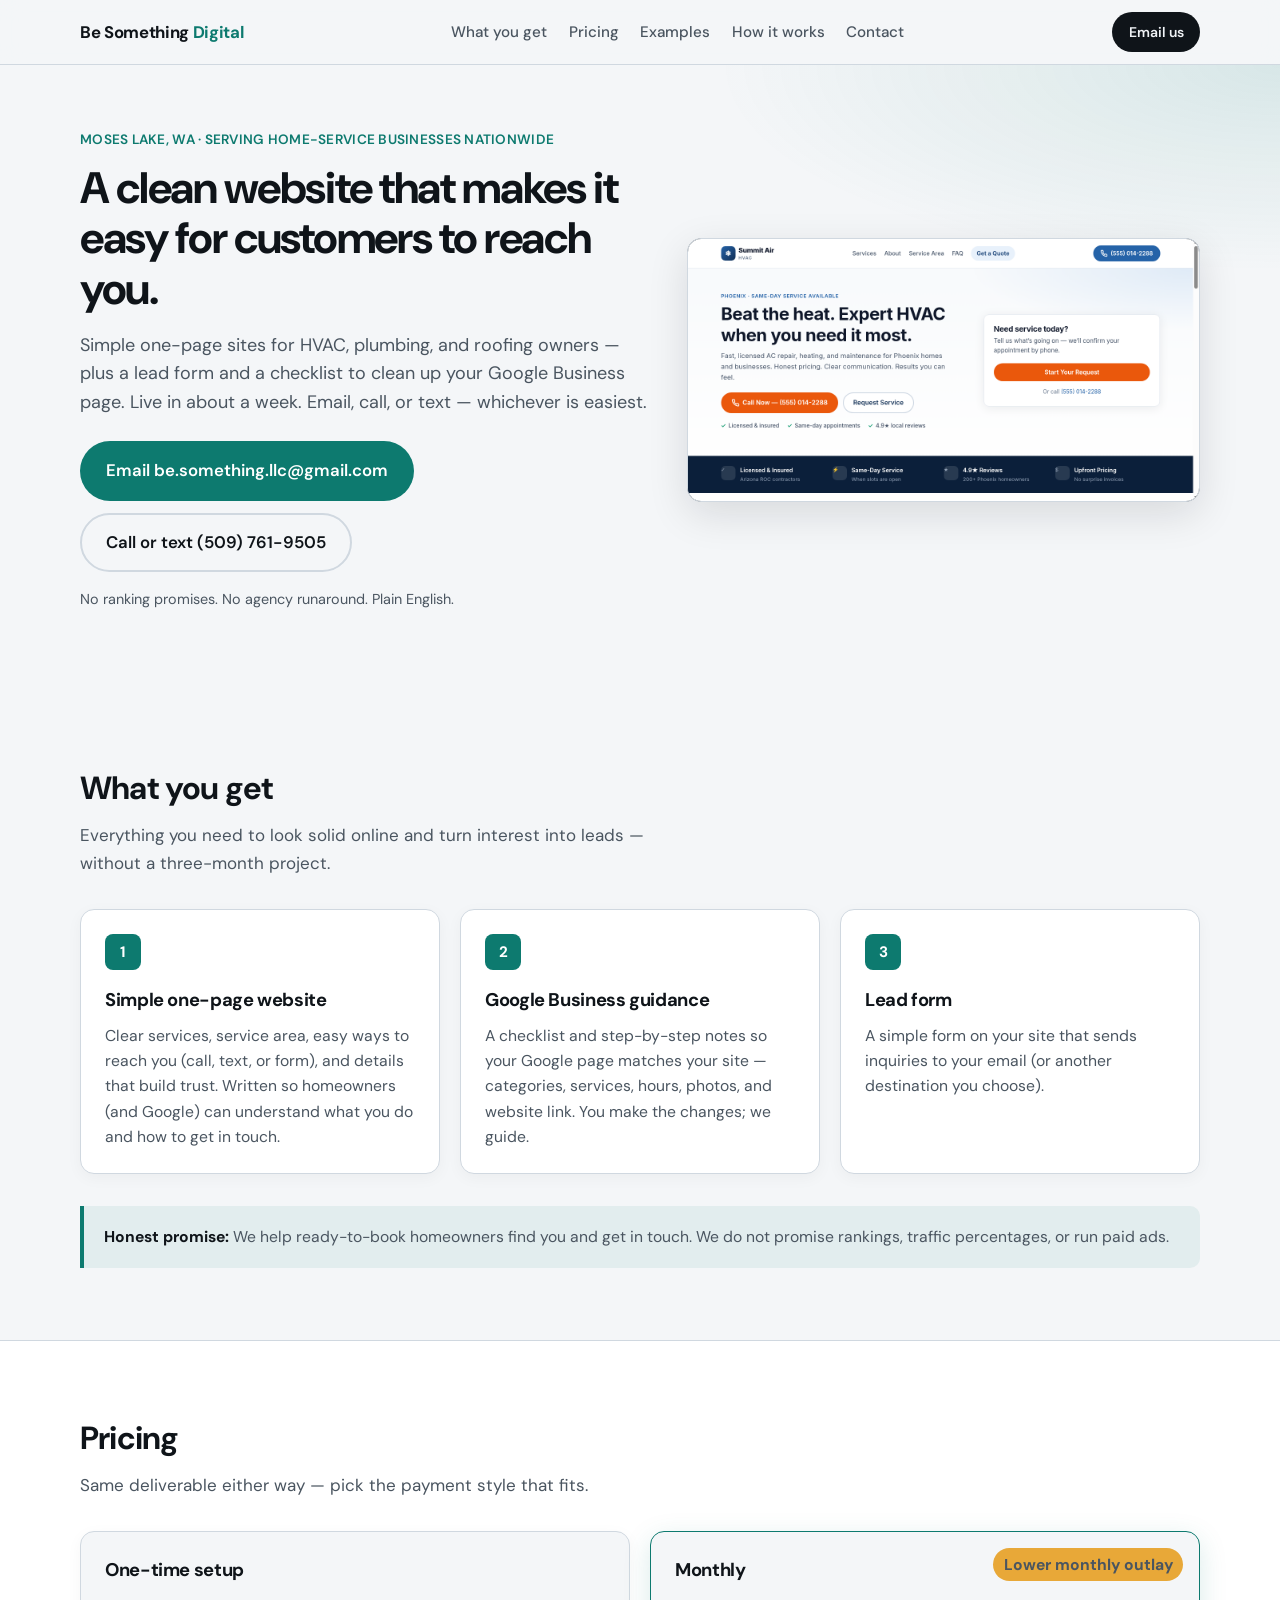
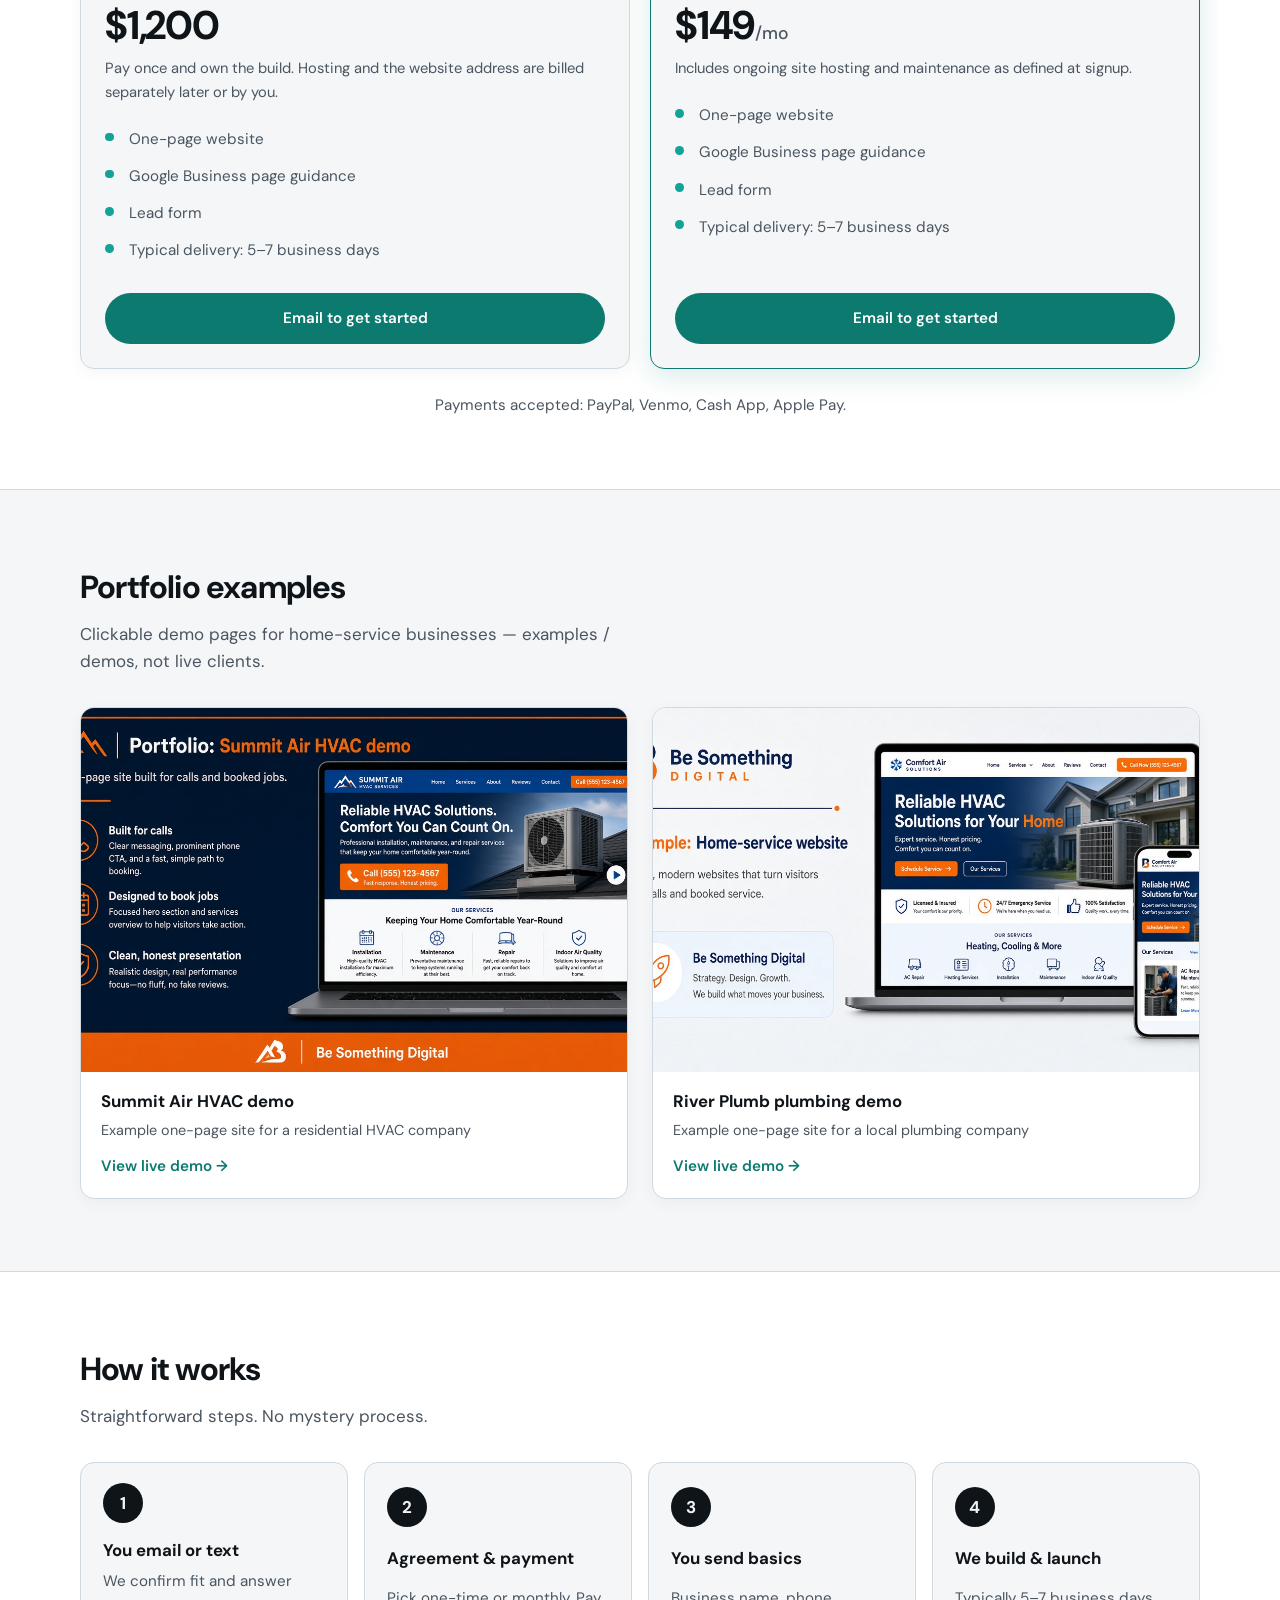
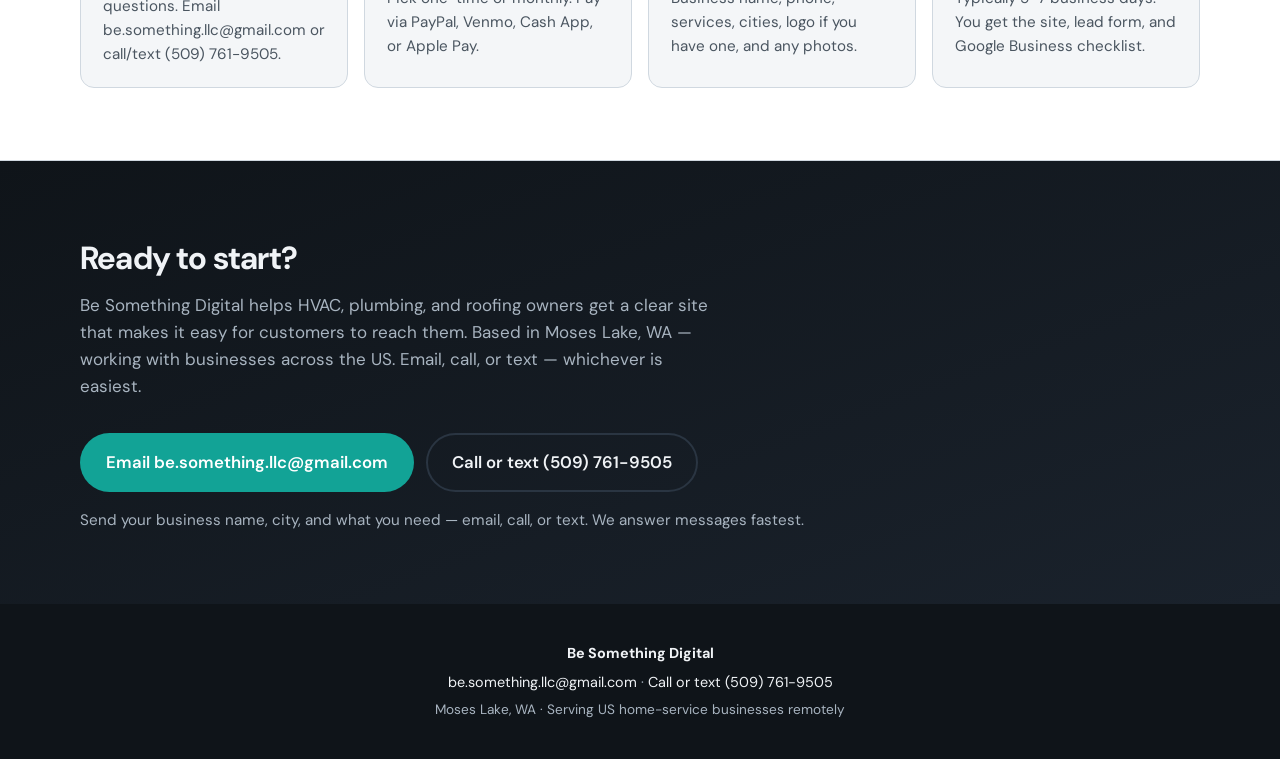
==== index.html @ a1bc01ed "Add live Summit Air and River Plumb portfolio demo pages Publish clickable HVAC and plumbing demos u" ====
<!DOCTYPE html>
<html lang="en">
<head>
  <meta charset="UTF-8" />
  <meta name="viewport" content="width=device-width, initial-scale=1" />
  <meta name="description" content="Be Something Digital builds simple one-page websites for HVAC, plumbing, and roofing businesses. Email or text to get started. Live in about a week. $1,200 once or $149/mo." />
  <title>Be Something Digital — Simple websites that get you found</title>
  <link rel="stylesheet" href="styles.css" />
  <link rel="preconnect" href="https://fonts.googleapis.com" />
  <link rel="preconnect" href="https://fonts.gstatic.com" crossorigin />
  <link href="https://fonts.googleapis.com/css2?family=DM+Sans:ital,opsz,wght@0,9..40,400;0,9..40,500;0,9..40,600;0,9..40,700;1,9..40,400&display=swap" rel="stylesheet" />
</head>
<body>
  <a class="skip-link" href="#main">Skip to content</a>

  <header class="site-header">
    <div class="wrap header-inner">
      <a class="logo" href="#top">Be Something <span>Digital</span></a>
      <nav class="nav" aria-label="Primary">
        <a href="#what-you-get">What you get</a>
        <a href="#pricing">Pricing</a>
        <a href="#examples">Examples</a>
        <a href="#how-it-works">How it works</a>
        <a href="#contact">Contact</a>
      </nav>
      <a class="btn btn-sm btn-phone header-phone" href="mailto:be.something.llc@gmail.com">Email us</a>
      <button class="nav-toggle" type="button" aria-expanded="false" aria-controls="mobile-nav" aria-label="Open menu">
        <span></span><span></span><span></span>
      </button>
    </div>
    <nav id="mobile-nav" class="mobile-nav" hidden>
      <a href="#what-you-get">What you get</a>
      <a href="#pricing">Pricing</a>
      <a href="#examples">Examples</a>
      <a href="#how-it-works">How it works</a>
      <a href="#contact">Contact</a>
      <a class="btn btn-phone" href="mailto:be.something.llc@gmail.com">Email us</a>
      <a class="btn btn-phone" href="tel:+15097619505">Call or text (509) 761-9505</a>
    </nav>
  </header>

  <main id="main">
    <section id="top" class="hero">
      <div class="wrap hero-grid">
        <div class="hero-copy">
          <p class="eyebrow">Moses Lake, WA · serving home-service businesses nationwide</p>
          <h1>A clean website that makes it easy for customers to reach you.</h1>
          <p class="lede">
            Simple one-page sites for HVAC, plumbing, and roofing owners —
            plus a lead form and a checklist to clean up your Google Business page.
            Live in about a week. Email, call, or text — whichever is easiest.
          </p>
          <div class="hero-ctas">
            <a class="btn btn-primary btn-lg" href="mailto:be.something.llc@gmail.com?subject=Website%20help">Email be.something.llc@gmail.com</a>
            <a class="btn btn-ghost btn-lg" href="tel:+15097619505">Call or text (509) 761-9505</a>
          </div>
          <p class="hero-note">No ranking promises. No agency runaround. Plain English.</p>
        </div>
        <div class="hero-visual">
          <img
            src="assets/hero-desktop.png"
            alt="Example desktop view of a home-service website layout"
            width="800"
            height="520"
            loading="eager"
          />
        </div>
      </div>
    </section>

    <section id="what-you-get" class="section">
      <div class="wrap">
        <header class="section-head">
          <h2>What you get</h2>
          <p>Everything you need to look solid online and turn interest into leads — without a three-month project.</p>
        </header>
        <div class="cards three">
          <article class="card">
            <div class="card-icon" aria-hidden="true">1</div>
            <h3>Simple one-page website</h3>
            <p>
              Clear services, service area, easy ways to reach you (call, text, or form), and details that build trust.
              Written so homeowners (and Google) can understand what you do and how to get in touch.
            </p>
          </article>
          <article class="card">
            <div class="card-icon" aria-hidden="true">2</div>
            <h3>Google Business guidance</h3>
            <p>
              A checklist and step-by-step notes so your Google page matches your site —
              categories, services, hours, photos, and website link. You make the changes; we guide.
            </p>
          </article>
          <article class="card">
            <div class="card-icon" aria-hidden="true">3</div>
            <h3>Lead form</h3>
            <p>
              A simple form on your site that sends inquiries to your email
              (or another destination you choose).
            </p>
          </article>
        </div>
        <p class="honest-callout">
          <strong>Honest promise:</strong> We help ready-to-book homeowners find you and get in touch.
          We do not promise rankings, traffic percentages, or run paid ads.
        </p>
      </div>
    </section>

    <section id="pricing" class="section section-alt">
      <div class="wrap">
        <header class="section-head">
          <h2>Pricing</h2>
          <p>Same deliverable either way — pick the payment style that fits.</p>
        </header>
        <div class="cards two pricing-cards">
          <article class="card price-card">
            <h3>One-time setup</h3>
            <p class="price"><span class="amount">$1,200</span></p>
            <p class="price-note">Pay once and own the build. Hosting and the website address are billed separately later or by you.</p>
            <ul>
              <li>One-page website</li>
              <li>Google Business page guidance</li>
              <li>Lead form</li>
              <li>Typical delivery: 5–7 business days</li>
            </ul>
            <a class="btn btn-primary" href="mailto:be.something.llc@gmail.com?subject=One-time%20setup%20%241%2C200">Email to get started</a>
          </article>
          <article class="card price-card featured">
            <p class="badge">Lower monthly outlay</p>
            <h3>Monthly</h3>
            <p class="price"><span class="amount">$149</span><span class="per">/mo</span></p>
            <p class="price-note">Includes ongoing site hosting and maintenance as defined at signup.</p>
            <ul>
              <li>One-page website</li>
              <li>Google Business page guidance</li>
              <li>Lead form</li>
              <li>Typical delivery: 5–7 business days</li>
            </ul>
            <a class="btn btn-primary" href="mailto:be.something.llc@gmail.com?subject=Monthly%20plan%20%24149">Email to get started</a>
          </article>
        </div>
        <p class="payments">Payments accepted: PayPal, Venmo, Cash App, Apple Pay.</p>
      </div>
    </section>

    <section id="examples" class="section">
      <div class="wrap">
        <header class="section-head">
          <h2>Portfolio examples</h2>
          <p>Clickable demo pages for home-service businesses — examples / demos, not live clients.</p>
        </header>
        <div class="portfolio">
          <a class="portfolio-item portfolio-link" href="demos/summit-air/">
            <img
              src="assets/bsd-portfolio-summit.png"
              alt="Demo example: Summit Air HVAC one-page layout"
              width="900"
              height="600"
              loading="lazy"
            />
            <div class="portfolio-caption">
              <strong>Summit Air HVAC demo</strong>
              <span>Example one-page site for a residential HVAC company</span>
              <span class="portfolio-cta">View live demo →</span>
            </div>
          </a>
          <a class="portfolio-item portfolio-link" href="demos/river-plumb/">
            <img
              src="assets/bsd-portfolio-hvac.png"
              alt="Demo example: River Plumb plumbing one-page layout"
              width="900"
              height="600"
              loading="lazy"
            />
            <div class="portfolio-caption">
              <strong>River Plumb plumbing demo</strong>
              <span>Example one-page site for a local plumbing company</span>
              <span class="portfolio-cta">View live demo →</span>
            </div>
          </a>
        </div>
      </div>
    </section>

    <section id="how-it-works" class="section section-alt">
      <div class="wrap">
        <header class="section-head">
          <h2>How it works</h2>
          <p>Straightforward steps. No mystery process.</p>
        </header>
        <ol class="steps">
          <li>
            <strong>You email or text</strong>
            <span>We confirm fit and answer questions. Email be.something.llc@gmail.com or call/text (509) 761-9505.</span>
          </li>
          <li>
            <strong>Agreement &amp; payment</strong>
            <span>Pick one-time or monthly. Pay via PayPal, Venmo, Cash App, or Apple Pay.</span>
          </li>
          <li>
            <strong>You send basics</strong>
            <span>Business name, phone, services, cities, logo if you have one, and any photos.</span>
          </li>
          <li>
            <strong>We build &amp; launch</strong>
            <span>Typically 5–7 business days. You get the site, lead form, and Google Business checklist.</span>
          </li>
        </ol>
      </div>
    </section>

    <section id="contact" class="section contact">
      <div class="wrap contact-inner">
        <header class="section-head">
          <h2>Ready to start?</h2>
          <p>
            Be Something Digital helps HVAC, plumbing, and roofing owners get a clear site
            that makes it easy for customers to reach them. Based in Moses Lake, WA — working with businesses across the US.
            Email, call, or text — whichever is easiest.
          </p>
        </header>
        <div class="contact-actions">
          <a class="btn btn-primary btn-lg" href="mailto:be.something.llc@gmail.com?subject=Website%20help">Email be.something.llc@gmail.com</a>
          <a class="btn btn-ghost btn-lg" href="tel:+15097619505">Call or text (509) 761-9505</a>
        </div>
        <p class="contact-fine">
          Send your business name, city, and what you need — email, call, or text.
          We answer messages fastest.
        </p>
      </div>
    </section>
  </main>

  <footer class="site-footer">
    <div class="wrap footer-inner">
      <p><strong>Be Something Digital</strong></p>
      <p>
        <a href="mailto:be.something.llc@gmail.com">be.something.llc@gmail.com</a>
        ·
        <a href="tel:+15097619505">Call or text (509) 761-9505</a>
      </p>
      <p class="footer-meta">Moses Lake, WA · Serving US home-service businesses remotely</p>
    </div>
  </footer>

  <script src="main.js"></script>
</body>
</html>
---- styles.css ----
/* Be Something Digital — marketing site */
:root {
  --bg: #0f1419;
  --bg-elevated: #1a222c;
  --bg-card: #1e2833;
  --surface: #f4f6f8;
  --surface-alt: #e8eef3;
  --text: #0f1419;
  --text-muted: #4a5560;
  --text-on-dark: #f0f3f6;
  --text-on-dark-muted: #a8b4c0;
  --brand: #0d7a6f;
  --brand-dark: #0a5c54;
  --brand-light: #12a396;
  --accent: #e8a838;
  --border: #d0d8e0;
  --border-dark: #2a3542;
  --shadow: 0 12px 40px rgba(15, 20, 25, 0.12);
  --radius: 14px;
  --radius-sm: 10px;
  --font: "DM Sans", system-ui, -apple-system, sans-serif;
  --wrap: min(1120px, calc(100% - 2rem));
  --header-h: 4rem;
}

*,
*::before,
*::after {
  box-sizing: border-box;
}

html {
  scroll-behavior: smooth;
}

body {
  margin: 0;
  font-family: var(--font);
  font-size: 1.0625rem;
  line-height: 1.6;
  color: var(--text);
  background: var(--surface);
  -webkit-font-smoothing: antialiased;
}

img {
  max-width: 100%;
  height: auto;
  display: block;
}

a {
  color: var(--brand-dark);
  text-decoration-thickness: 1.5px;
  text-underline-offset: 2px;
}

a:hover {
  color: var(--brand);
}

.skip-link {
  position: absolute;
  left: -9999px;
  top: 0;
  background: var(--brand);
  color: #fff;
  padding: 0.75rem 1rem;
  z-index: 1000;
}

.skip-link:focus {
  left: 0.5rem;
  top: 0.5rem;
}

.wrap {
  width: var(--wrap);
  margin-inline: auto;
}

/* Header */
.site-header {
  position: sticky;
  top: 0;
  z-index: 100;
  background: rgba(244, 246, 248, 0.92);
  backdrop-filter: blur(12px);
  border-bottom: 1px solid var(--border);
}

.header-inner {
  display: flex;
  align-items: center;
  justify-content: space-between;
  gap: 1rem;
  min-height: var(--header-h);
}

.logo {
  font-weight: 700;
  font-size: 1.05rem;
  color: var(--text);
  text-decoration: none;
  letter-spacing: -0.02em;
  white-space: nowrap;
}

.logo span {
  color: var(--brand);
}

.nav {
  display: none;
  gap: 1.35rem;
  align-items: center;
}

.nav a {
  color: var(--text-muted);
  text-decoration: none;
  font-size: 0.95rem;
  font-weight: 500;
}

.nav a:hover {
  color: var(--brand);
}

.header-phone {
  display: none;
}

.nav-toggle {
  display: flex;
  flex-direction: column;
  justify-content: center;
  gap: 5px;
  width: 2.5rem;
  height: 2.5rem;
  padding: 0.5rem;
  border: 1px solid var(--border);
  border-radius: 8px;
  background: #fff;
  cursor: pointer;
}

.nav-toggle span {
  display: block;
  height: 2px;
  background: var(--text);
  border-radius: 1px;
}

.mobile-nav {
  display: flex;
  flex-direction: column;
  gap: 0.25rem;
  padding: 0.75rem 1rem 1.25rem;
  border-top: 1px solid var(--border);
  background: var(--surface);
}

.mobile-nav[hidden] {
  display: none;
}

.mobile-nav a {
  padding: 0.75rem 0.5rem;
  color: var(--text);
  text-decoration: none;
  font-weight: 500;
  border-radius: var(--radius-sm);
}

.mobile-nav a:hover {
  background: var(--surface-alt);
}

.mobile-nav .btn {
  margin-top: 0.5rem;
  text-align: center;
}

/* Buttons */
.btn {
  display: inline-flex;
  align-items: center;
  justify-content: center;
  gap: 0.4rem;
  padding: 0.7rem 1.25rem;
  border-radius: 999px;
  font-family: inherit;
  font-weight: 600;
  font-size: 0.95rem;
  text-decoration: none;
  border: 2px solid transparent;
  cursor: pointer;
  transition: background 0.15s, color 0.15s, border-color 0.15s, transform 0.1s;
}

.btn:active {
  transform: scale(0.98);
}

.btn-primary {
  background: var(--brand);
  color: #fff;
}

.btn-primary:hover {
  background: var(--brand-dark);
  color: #fff;
}

.btn-ghost {
  background: transparent;
  color: var(--text);
  border-color: var(--border);
}

.btn-ghost:hover {
  border-color: var(--brand);
  color: var(--brand-dark);
}

.btn-phone {
  background: var(--bg);
  color: var(--text-on-dark);
}

.btn-phone:hover {
  background: var(--bg-elevated);
  color: #fff;
}

.btn-sm {
  padding: 0.45rem 0.9rem;
  font-size: 0.875rem;
}

.btn-lg {
  padding: 0.9rem 1.5rem;
  font-size: 1.05rem;
}

/* Hero */
.hero {
  padding: 2.5rem 0 3rem;
  background:
    radial-gradient(ellipse 80% 60% at 100% 0%, rgba(13, 122, 111, 0.12), transparent 55%),
    var(--surface);
}

.hero-grid {
  display: grid;
  gap: 2rem;
  align-items: center;
}

.eyebrow {
  margin: 0 0 0.75rem;
  font-size: 0.85rem;
  font-weight: 600;
  letter-spacing: 0.02em;
  text-transform: uppercase;
  color: var(--brand);
}

.hero h1 {
  margin: 0 0 1rem;
  font-size: clamp(1.85rem, 5vw, 2.75rem);
  line-height: 1.15;
  letter-spacing: -0.03em;
  font-weight: 700;
}

.lede {
  margin: 0 0 1.5rem;
  font-size: 1.125rem;
  color: var(--text-muted);
  max-width: 36rem;
}

.hero-ctas {
  display: flex;
  flex-wrap: wrap;
  gap: 0.75rem;
  margin-bottom: 1rem;
}

.hero-note {
  margin: 0;
  font-size: 0.9rem;
  color: var(--text-muted);
}

.hero-visual {
  border-radius: var(--radius);
  overflow: hidden;
  box-shadow: var(--shadow);
  border: 1px solid var(--border);
  background: var(--bg-card);
}

.hero-visual img {
  width: 100%;
}

/* Sections */
.section {
  padding: 3.5rem 0;
}

.section-alt {
  background: #fff;
  border-block: 1px solid var(--border);
}

.section-head {
  max-width: 36rem;
  margin-bottom: 2rem;
}

.section-head h2 {
  margin: 0 0 0.5rem;
  font-size: clamp(1.6rem, 3.5vw, 2rem);
  letter-spacing: -0.025em;
}

.section-head p {
  margin: 0;
  color: var(--text-muted);
}

.cards {
  display: grid;
  gap: 1.25rem;
}

.cards.three,
.cards.two {
  grid-template-columns: 1fr;
}

.card {
  background: #fff;
  border: 1px solid var(--border);
  border-radius: var(--radius);
  padding: 1.5rem;
  box-shadow: 0 4px 16px rgba(15, 20, 25, 0.04);
}

.section-alt .card {
  background: var(--surface);
}

.card-icon {
  width: 2.25rem;
  height: 2.25rem;
  display: grid;
  place-items: center;
  border-radius: 8px;
  background: var(--brand);
  color: #fff;
  font-weight: 700;
  font-size: 0.95rem;
  margin-bottom: 1rem;
}

.card h3 {
  margin: 0 0 0.5rem;
  font-size: 1.15rem;
  letter-spacing: -0.02em;
}

.card p {
  margin: 0;
  color: var(--text-muted);
  font-size: 0.98rem;
}

.honest-callout {
  margin: 2rem 0 0;
  padding: 1.15rem 1.25rem;
  background: rgba(13, 122, 111, 0.08);
  border-left: 4px solid var(--brand);
  border-radius: 0 var(--radius-sm) var(--radius-sm) 0;
  color: var(--text-muted);
  font-size: 0.98rem;
}

.honest-callout strong {
  color: var(--text);
}

/* Pricing */
.price-card {
  display: flex;
  flex-direction: column;
  position: relative;
}

.price-card.featured {
  border-color: var(--brand);
  box-shadow: 0 8px 28px rgba(13, 122, 111, 0.15);
}

.badge {
  position: absolute;
  top: 1rem;
  right: 1rem;
  margin: 0;
  padding: 0.25rem 0.65rem;
  background: var(--accent);
  color: var(--text);
  font-size: 0.75rem;
  font-weight: 700;
  border-radius: 999px;
}

.price {
  margin: 0.25rem 0 0.75rem;
}

.price .amount {
  font-size: 2.5rem;
  font-weight: 700;
  letter-spacing: -0.03em;
  color: var(--text);
}

.price .per {
  font-size: 1.1rem;
  color: var(--text-muted);
  font-weight: 500;
}

.price-note {
  margin: 0 0 1rem !important;
  font-size: 0.92rem !important;
}

.price-card ul {
  margin: 0 0 1.5rem;
  padding: 0;
  list-style: none;
  flex: 1;
}

.price-card li {
  position: relative;
  padding: 0.4rem 0 0.4rem 1.5rem;
  color: var(--text-muted);
  font-size: 0.95rem;
}

.price-card li::before {
  content: "";
  position: absolute;
  left: 0;
  top: 0.75rem;
  width: 0.55rem;
  height: 0.55rem;
  border-radius: 50%;
  background: var(--brand-light);
}

.price-card .btn {
  width: 100%;
}

.payments {
  margin: 1.5rem 0 0;
  text-align: center;
  font-size: 0.95rem;
  color: var(--text-muted);
}

/* Portfolio */
.portfolio {
  display: grid;
  gap: 1.5rem;
}

.portfolio-item {
  margin: 0;
  background: #fff;
  border: 1px solid var(--border);
  border-radius: var(--radius);
  overflow: hidden;
  box-shadow: 0 4px 16px rgba(15, 20, 25, 0.04);
}

a.portfolio-link {
  display: block;
  color: inherit;
  text-decoration: none;
  cursor: pointer;
  transition: border-color 0.15s, box-shadow 0.15s, transform 0.15s;
}

a.portfolio-link:hover,
a.portfolio-link:focus-visible {
  border-color: var(--brand);
  box-shadow: 0 10px 28px rgba(13, 122, 111, 0.18);
  transform: translateY(-2px);
  outline: none;
}

a.portfolio-link:focus-visible {
  outline: 2px solid var(--brand);
  outline-offset: 3px;
}

.portfolio-item img {
  width: 100%;
  aspect-ratio: 3 / 2;
  object-fit: cover;
  background: var(--bg-elevated);
  transition: opacity 0.15s;
}

a.portfolio-link:hover img {
  opacity: 0.92;
}

.portfolio-caption {
  padding: 1rem 1.25rem 1.25rem;
  display: flex;
  flex-direction: column;
  gap: 0.2rem;
}

.portfolio-caption strong {
  font-size: 1.05rem;
}

.portfolio-caption span {
  font-size: 0.9rem;
  color: var(--text-muted);
}

.portfolio-cta {
  margin-top: 0.55rem;
  font-size: 0.95rem !important;
  font-weight: 600;
  color: var(--brand) !important;
}

/* Steps */
.steps {
  margin: 0;
  padding: 0;
  list-style: none;
  counter-reset: step;
  display: grid;
  gap: 1rem;
}

.steps li {
  counter-increment: step;
  display: grid;
  grid-template-columns: auto 1fr;
  gap: 0.35rem 1rem;
  padding: 1.25rem 1.35rem;
  background: var(--surface);
  border: 1px solid var(--border);
  border-radius: var(--radius);
}

.steps li::before {
  content: counter(step);
  grid-row: 1 / span 2;
  align-self: center;
  width: 2.5rem;
  height: 2.5rem;
  display: grid;
  place-items: center;
  border-radius: 50%;
  background: var(--bg);
  color: var(--text-on-dark);
  font-weight: 700;
}

.steps strong {
  font-size: 1.05rem;
}

.steps span {
  color: var(--text-muted);
  font-size: 0.95rem;
}

/* Contact */
.contact {
  background:
    linear-gradient(160deg, var(--bg) 0%, var(--bg-elevated) 100%);
  color: var(--text-on-dark);
  padding: 4rem 0;
}

.contact .section-head {
  max-width: 40rem;
}

.contact .section-head h2 {
  color: var(--text-on-dark);
}

.contact .section-head p {
  color: var(--text-on-dark-muted);
}

.contact-actions {
  display: flex;
  flex-wrap: wrap;
  gap: 0.75rem;
  margin-bottom: 1rem;
}

.contact .btn-primary {
  background: var(--brand-light);
}

.contact .btn-primary:hover {
  background: var(--brand);
}

.contact .btn-ghost {
  color: var(--text-on-dark);
  border-color: var(--border-dark);
}

.contact .btn-ghost:hover {
  border-color: var(--brand-light);
  color: #fff;
}

.contact-fine {
  margin: 0;
  color: var(--text-on-dark-muted);
  font-size: 0.95rem;
}

/* Footer */
.site-footer {
  background: var(--bg);
  color: var(--text-on-dark-muted);
  padding: 2rem 0;
  font-size: 0.9rem;
}

.footer-inner {
  text-align: center;
}

.footer-inner p {
  margin: 0.35rem 0;
}

.footer-inner strong {
  color: var(--text-on-dark);
}

.site-footer a {
  color: var(--text-on-dark);
  text-decoration: none;
}

.site-footer a:hover {
  color: var(--brand-light);
}

.footer-meta {
  font-size: 0.85rem;
}

/* Desktop */
@media (min-width: 768px) {
  .nav {
    display: flex;
  }

  .header-phone {
    display: inline-flex;
  }

  .nav-toggle,
  .mobile-nav {
    display: none !important;
  }

  .hero {
    padding: 4rem 0 5rem;
  }

  .hero-grid {
    grid-template-columns: 1.05fr 0.95fr;
    gap: 2.5rem;
  }

  .cards.three {
    grid-template-columns: repeat(3, 1fr);
  }

  .cards.two {
    grid-template-columns: repeat(2, 1fr);
  }

  .portfolio {
    grid-template-columns: repeat(2, 1fr);
  }


  .steps {
    grid-template-columns: repeat(2, 1fr);
  }

  .section {
    padding: 4.5rem 0;
  }
}

@media (min-width: 1024px) {
  .steps {
    grid-template-columns: repeat(4, 1fr);
  }

  .steps li {
    grid-template-columns: 1fr;
    text-align: left;
  }

  .steps li::before {
    grid-row: auto;
    margin-bottom: 0.5rem;
  }
}

@media (prefers-reduced-motion: reduce) {
  html {
    scroll-behavior: auto;
  }

  .btn {
    transition: none;
  }
}
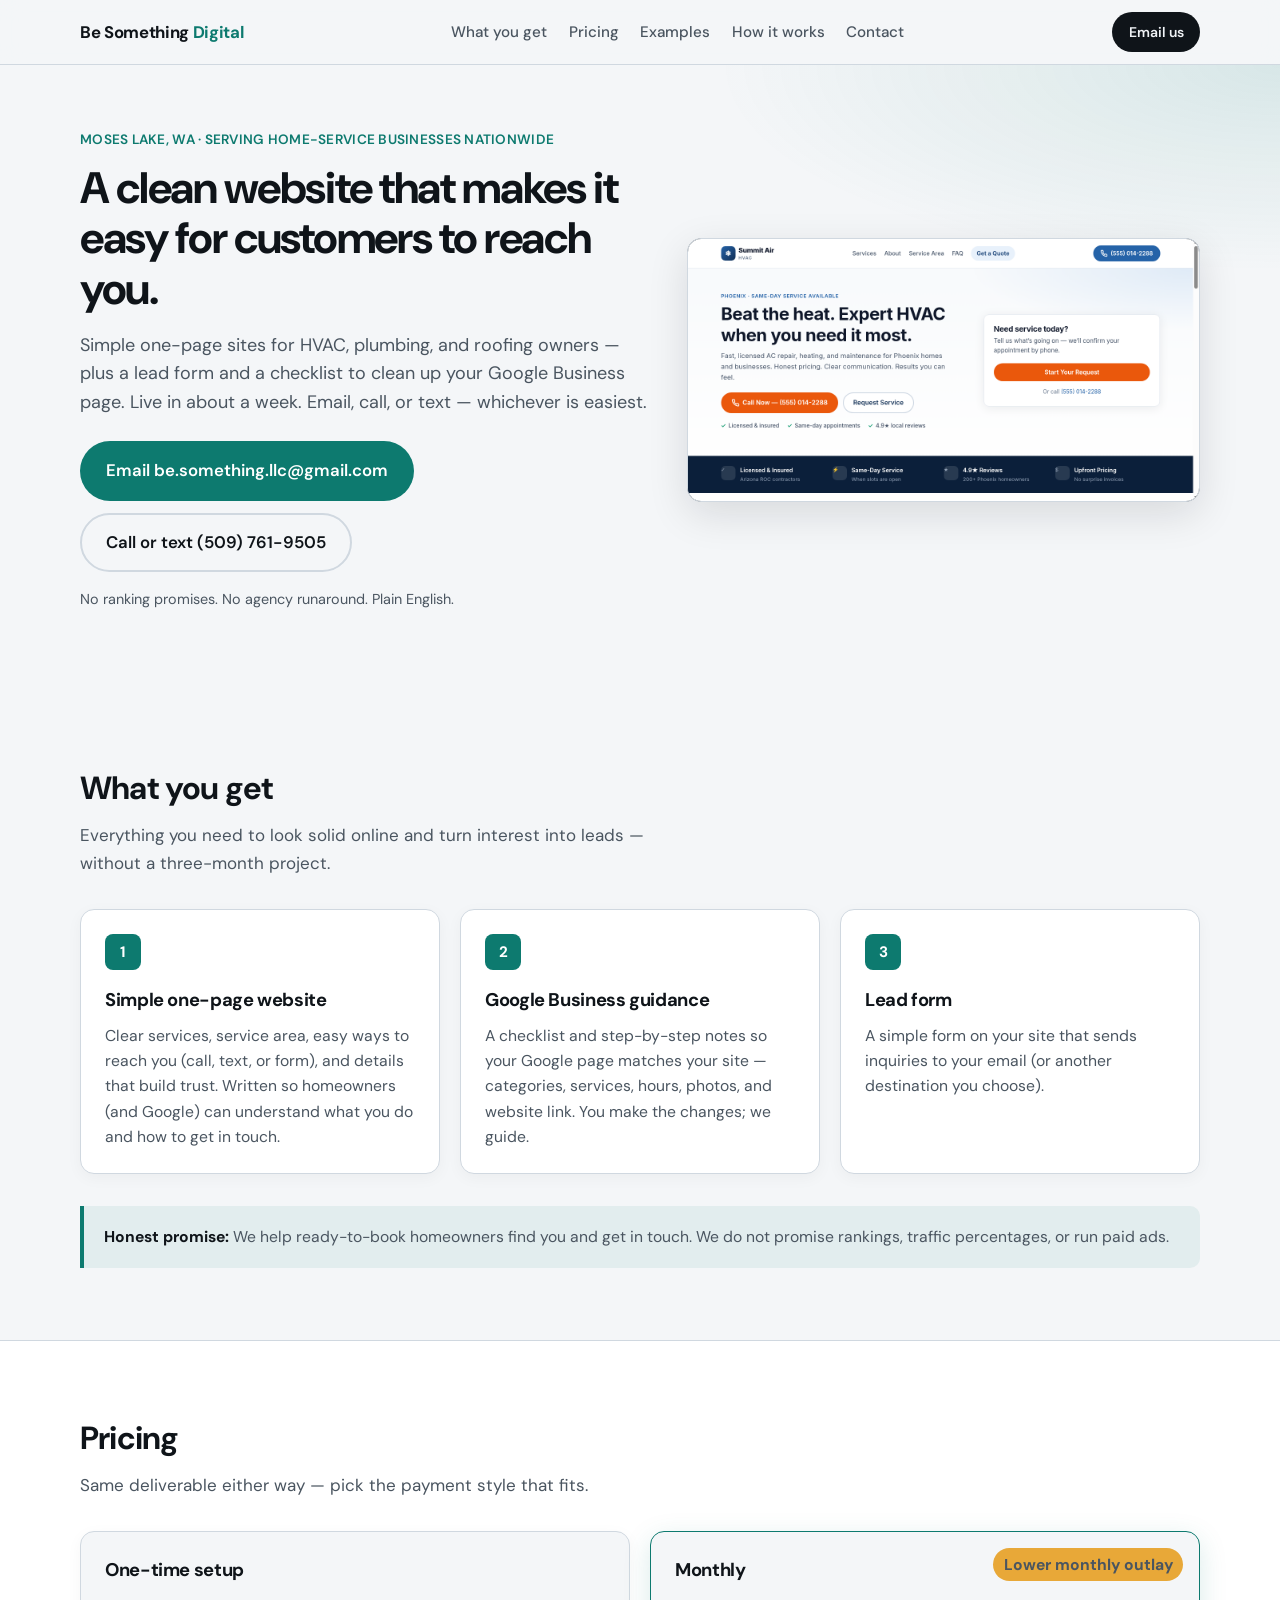
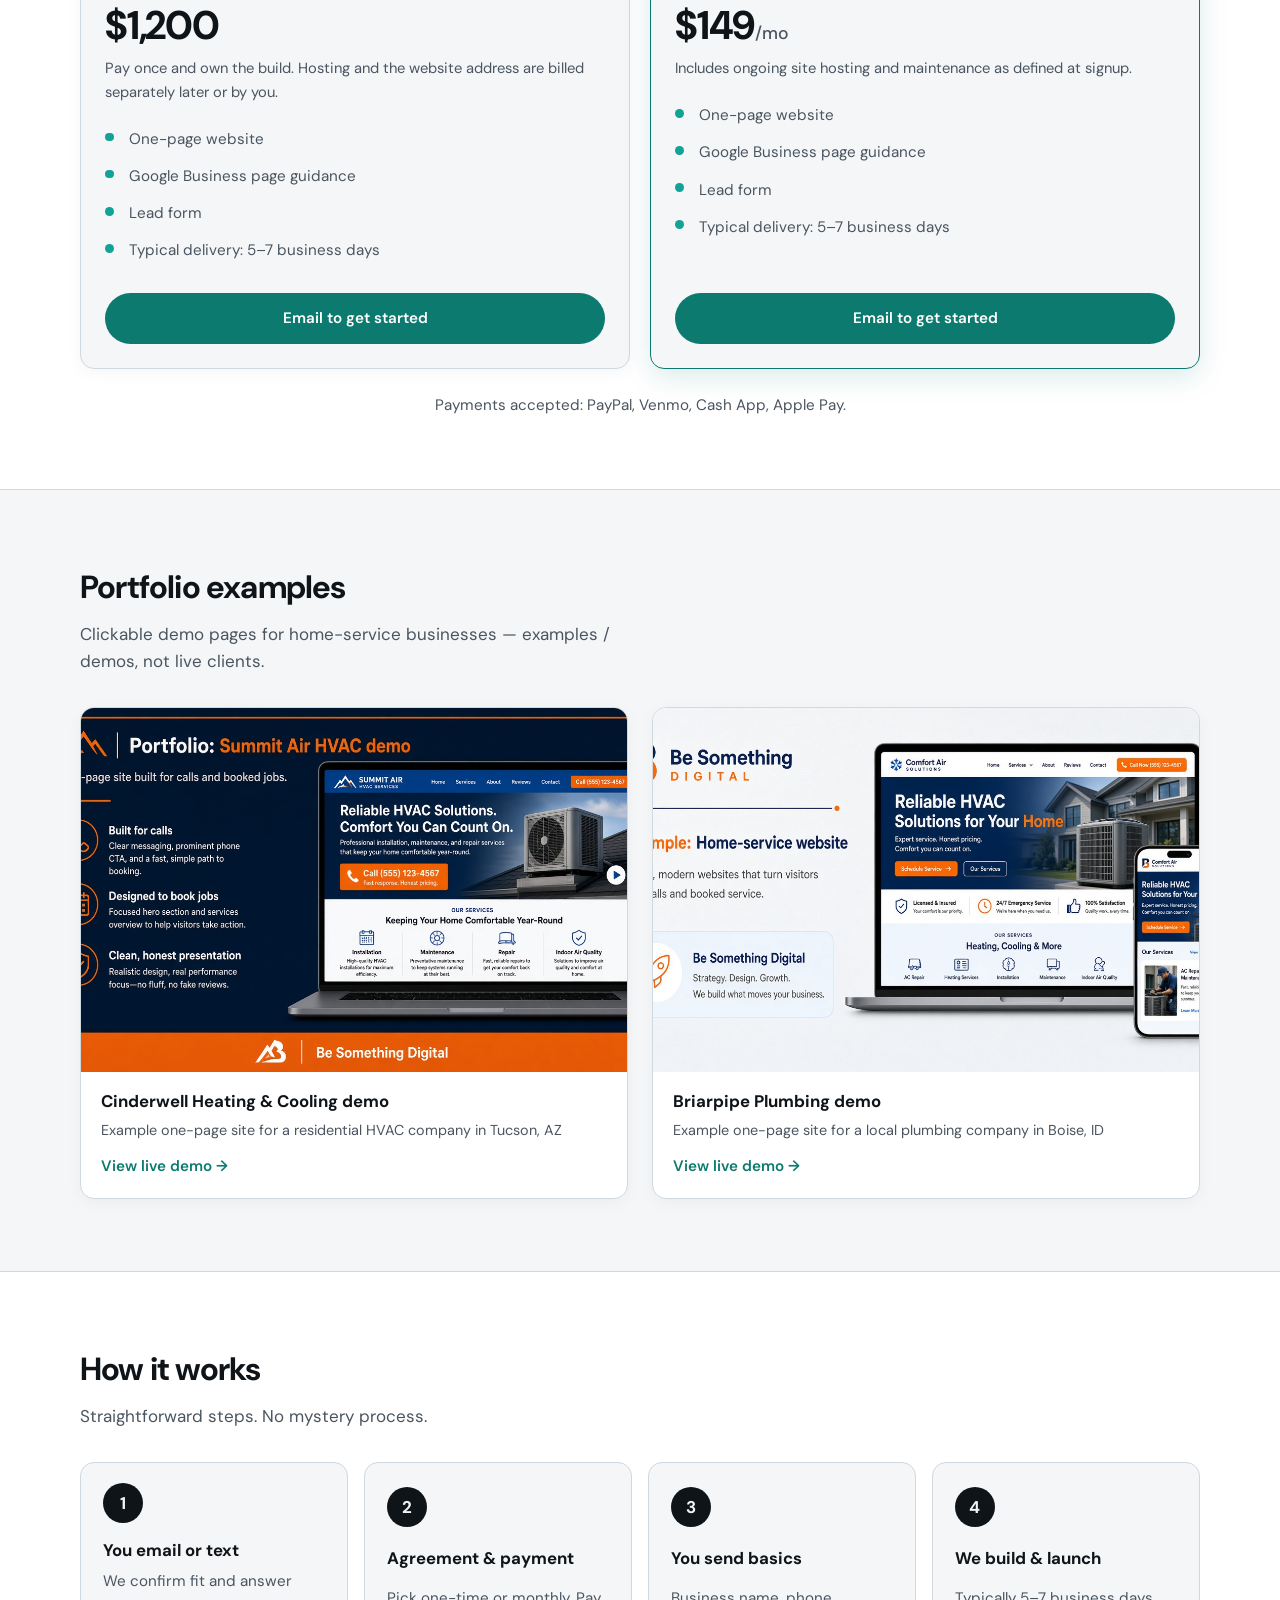
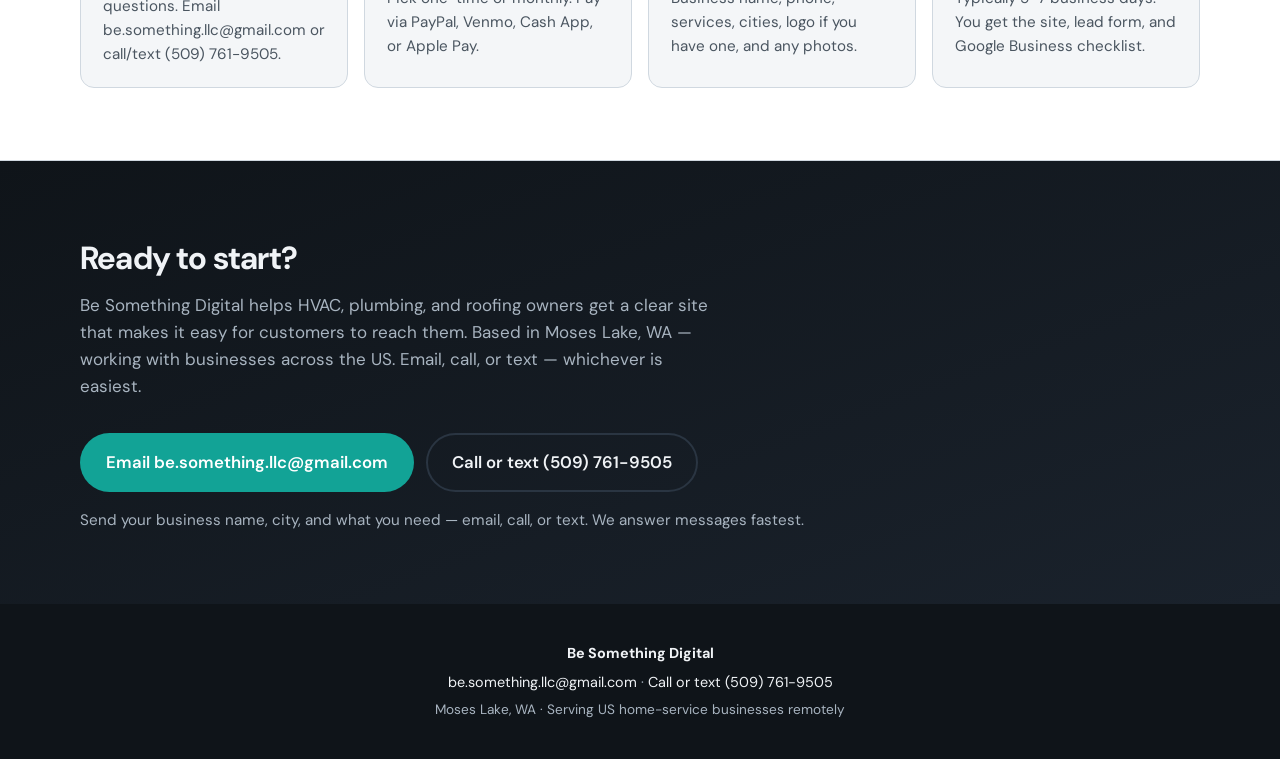
==== commit 5fd0c2b9: "Rename portfolio demos to Cinderwell and Briarpipe Avoid real local business name conflicts (Summit " ====
--- a/index.html
+++ b/index.html
@@ -151,31 +151,31 @@
           <p>Clickable demo pages for home-service businesses — examples / demos, not live clients.</p>
         </header>
         <div class="portfolio">
-          <a class="portfolio-item portfolio-link" href="demos/summit-air/">
+          <a class="portfolio-item portfolio-link" href="demos/cinderwell/">
             <img
               src="assets/bsd-portfolio-summit.png"
-              alt="Demo example: Summit Air HVAC one-page layout"
+              alt="Demo example: Cinderwell Heating &amp; Cooling one-page layout"
               width="900"
               height="600"
               loading="lazy"
             />
             <div class="portfolio-caption">
-              <strong>Summit Air HVAC demo</strong>
-              <span>Example one-page site for a residential HVAC company</span>
+              <strong>Cinderwell Heating &amp; Cooling demo</strong>
+              <span>Example one-page site for a residential HVAC company in Tucson, AZ</span>
               <span class="portfolio-cta">View live demo →</span>
             </div>
           </a>
-          <a class="portfolio-item portfolio-link" href="demos/river-plumb/">
+          <a class="portfolio-item portfolio-link" href="demos/briarpipe/">
             <img
               src="assets/bsd-portfolio-hvac.png"
-              alt="Demo example: River Plumb plumbing one-page layout"
+              alt="Demo example: Briarpipe Plumbing one-page layout"
               width="900"
               height="600"
               loading="lazy"
             />
             <div class="portfolio-caption">
-              <strong>River Plumb plumbing demo</strong>
-              <span>Example one-page site for a local plumbing company</span>
+              <strong>Briarpipe Plumbing demo</strong>
+              <span>Example one-page site for a local plumbing company in Boise, ID</span>
               <span class="portfolio-cta">View live demo →</span>
             </div>
           </a>
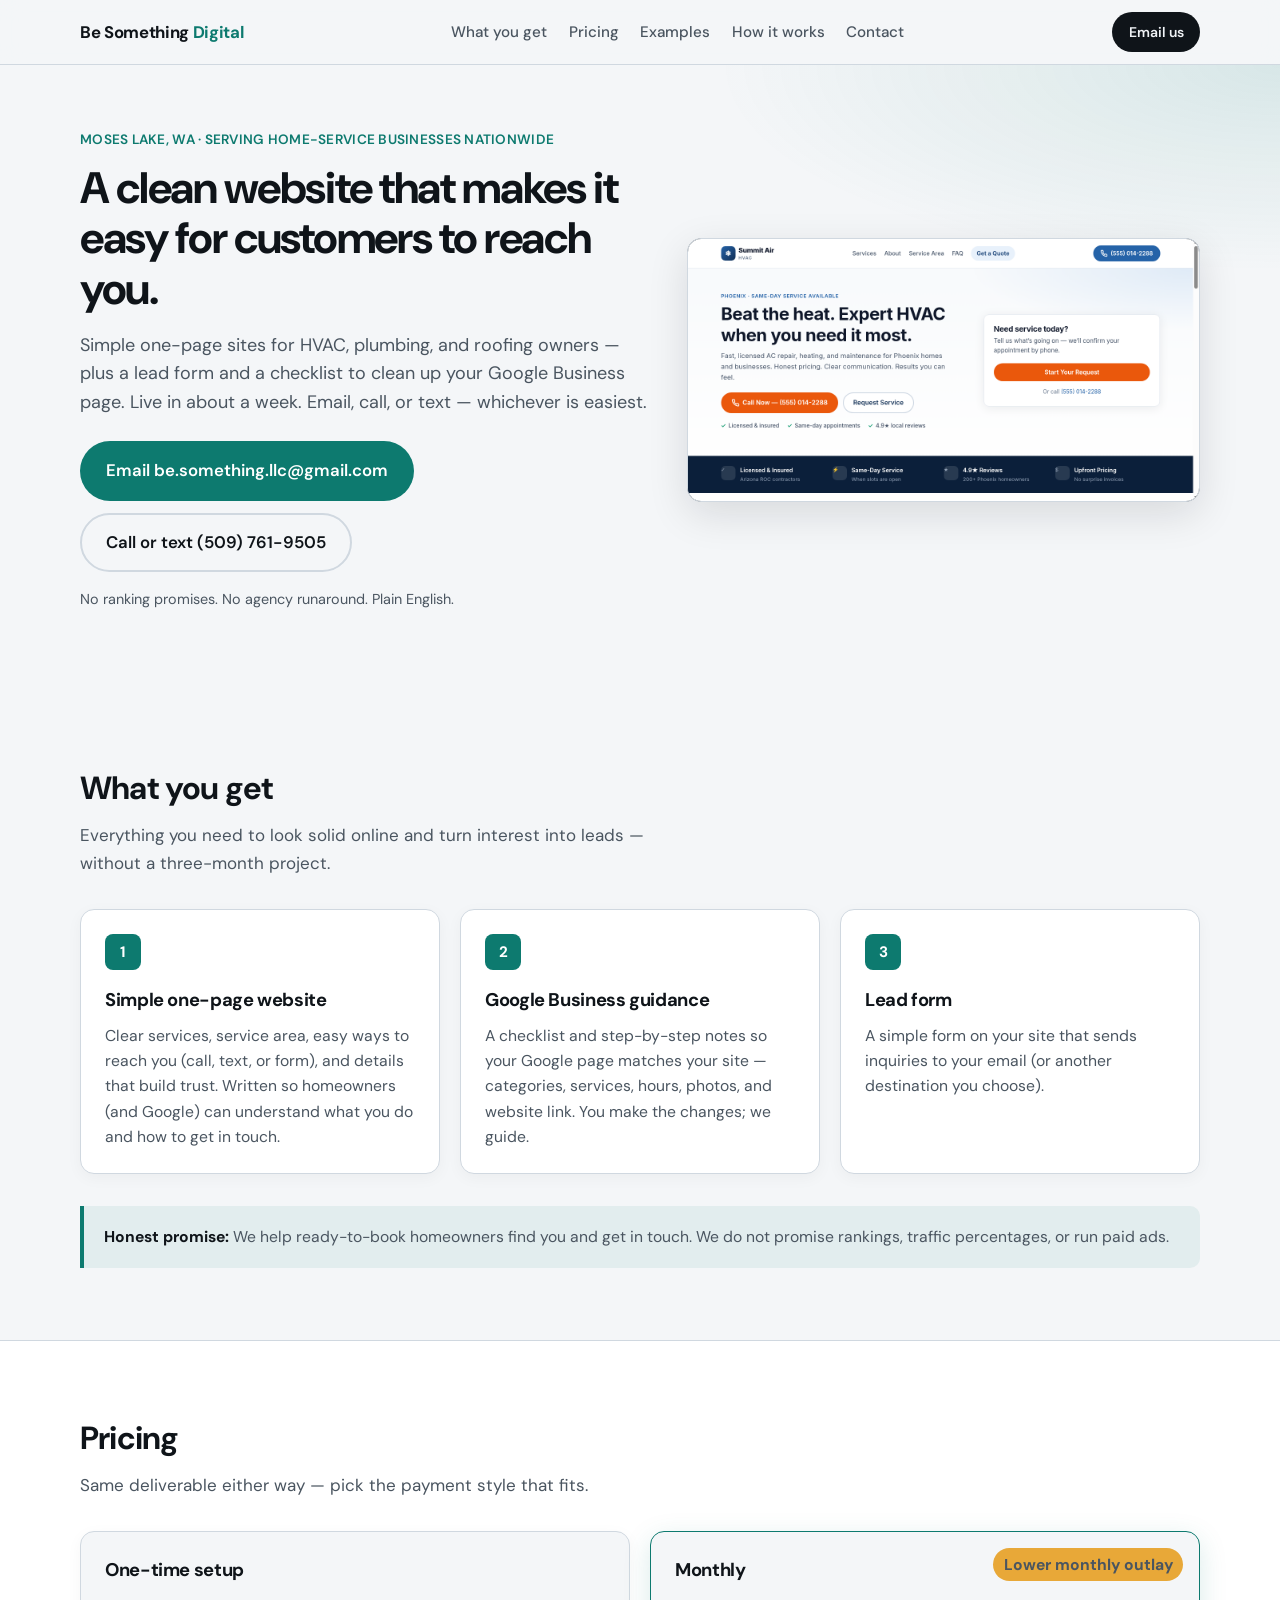
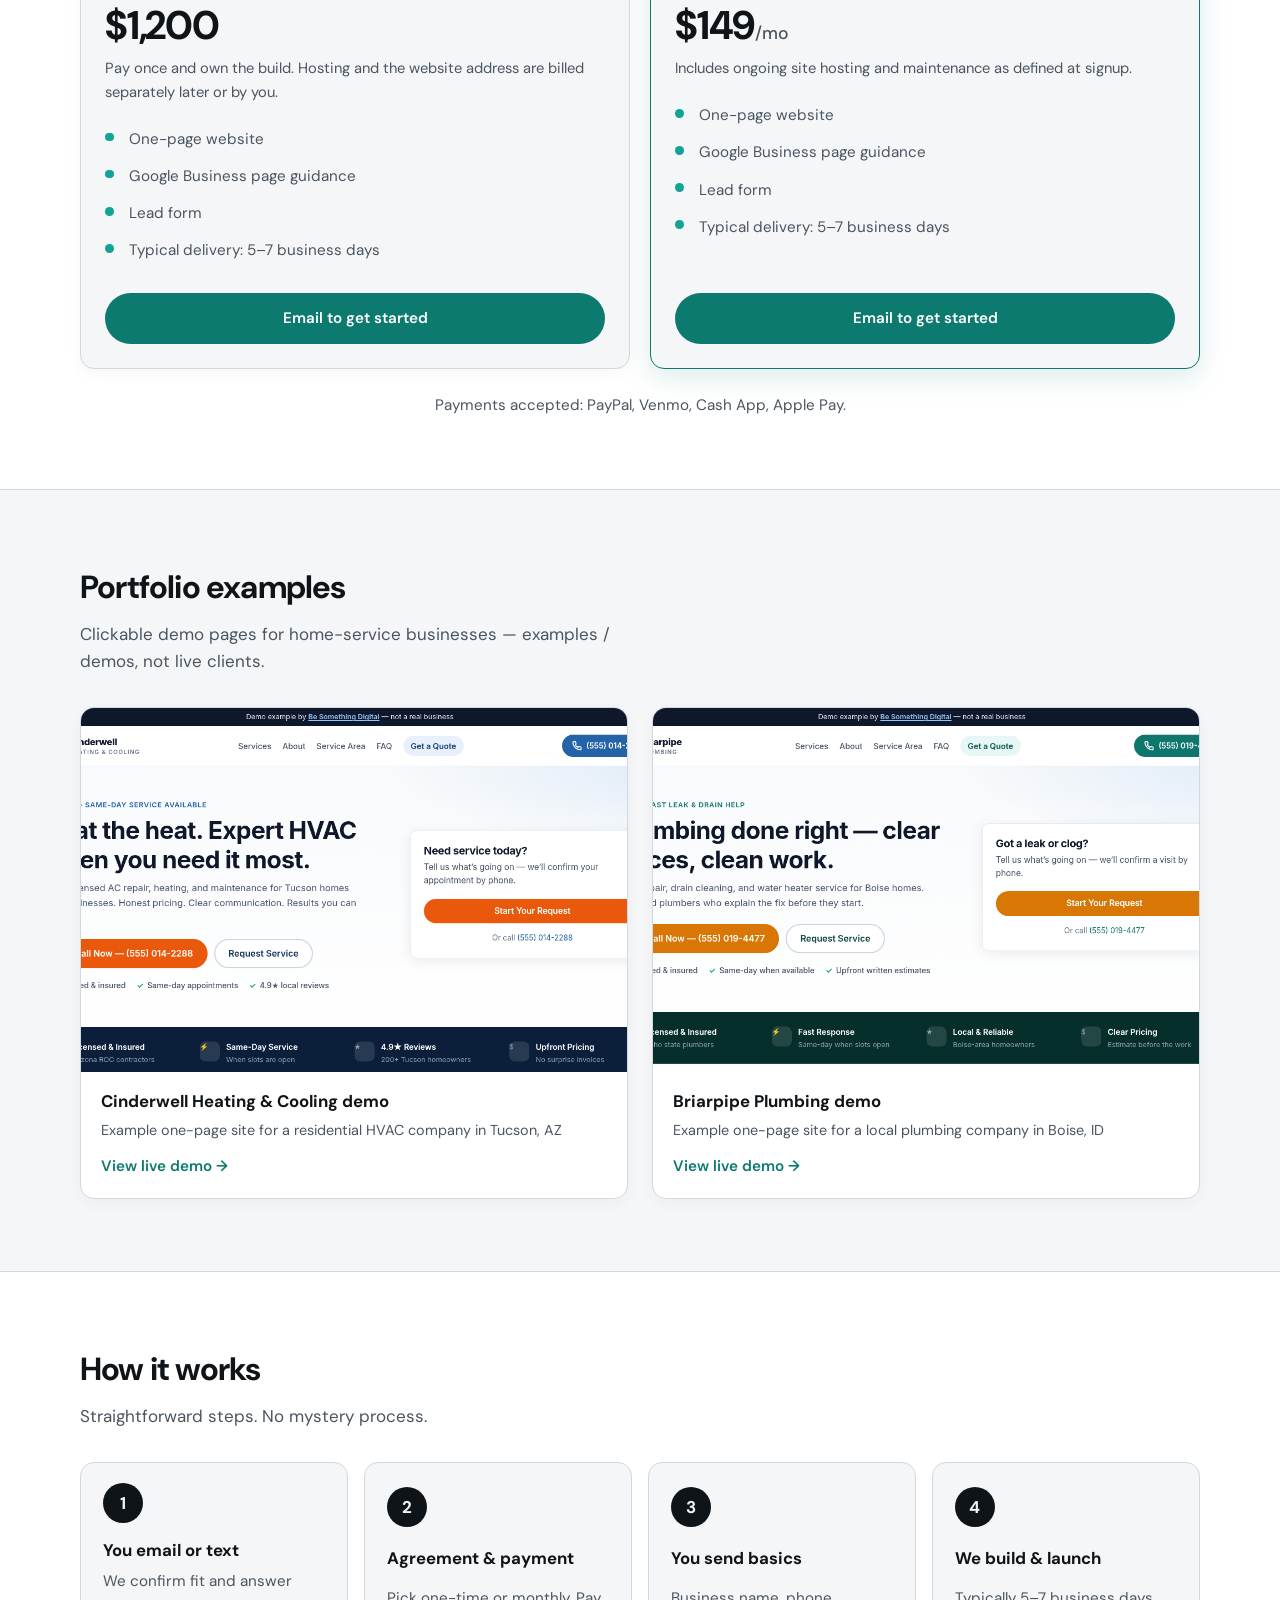
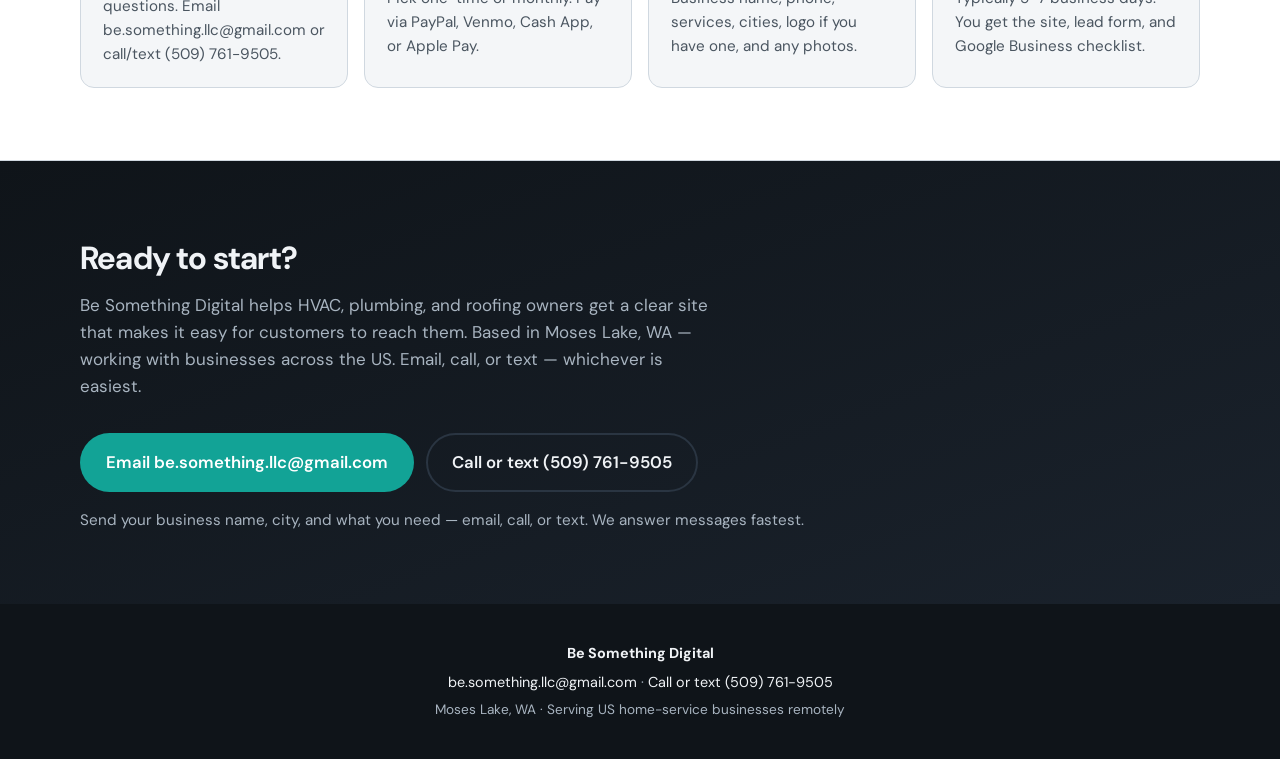
==== commit c018b59c: "Update portfolio thumbnails to Cinderwell and Briarpipe demos" ====
--- a/index.html
+++ b/index.html
@@ -3,9 +3,10 @@
 <head>
   <meta charset="UTF-8" />
   <meta name="viewport" content="width=device-width, initial-scale=1" />
+  <meta http-equiv="Cache-Control" content="no-cache" />
   <meta name="description" content="Be Something Digital builds simple one-page websites for HVAC, plumbing, and roofing businesses. Email or text to get started. Live in about a week. $1,200 once or $149/mo." />
   <title>Be Something Digital — Simple websites that get you found</title>
-  <link rel="stylesheet" href="styles.css" />
+  <link rel="stylesheet" href="styles.css?v=2" />
   <link rel="preconnect" href="https://fonts.googleapis.com" />
   <link rel="preconnect" href="https://fonts.gstatic.com" crossorigin />
   <link href="https://fonts.googleapis.com/css2?family=DM+Sans:ital,opsz,wght@0,9..40,400;0,9..40,500;0,9..40,600;0,9..40,700;1,9..40,400&display=swap" rel="stylesheet" />
@@ -151,9 +152,9 @@
           <p>Clickable demo pages for home-service businesses — examples / demos, not live clients.</p>
         </header>
         <div class="portfolio">
-          <a class="portfolio-item portfolio-link" href="demos/cinderwell/">
+          <a class="portfolio-item portfolio-link" href="/demos/cinderwell/">
             <img
-              src="assets/bsd-portfolio-summit.png"
+              src="assets/portfolio-cinderwell.png"
               alt="Demo example: Cinderwell Heating &amp; Cooling one-page layout"
               width="900"
               height="600"
@@ -165,9 +166,9 @@
               <span class="portfolio-cta">View live demo →</span>
             </div>
           </a>
-          <a class="portfolio-item portfolio-link" href="demos/briarpipe/">
+          <a class="portfolio-item portfolio-link" href="/demos/briarpipe/">
             <img
-              src="assets/bsd-portfolio-hvac.png"
+              src="assets/portfolio-briarpipe.png"
               alt="Demo example: Briarpipe Plumbing one-page layout"
               width="900"
               height="600"
@@ -244,6 +245,6 @@
     </div>
   </footer>
 
-  <script src="main.js"></script>
+  <script src="main.js?v=2"></script>
 </body>
 </html>
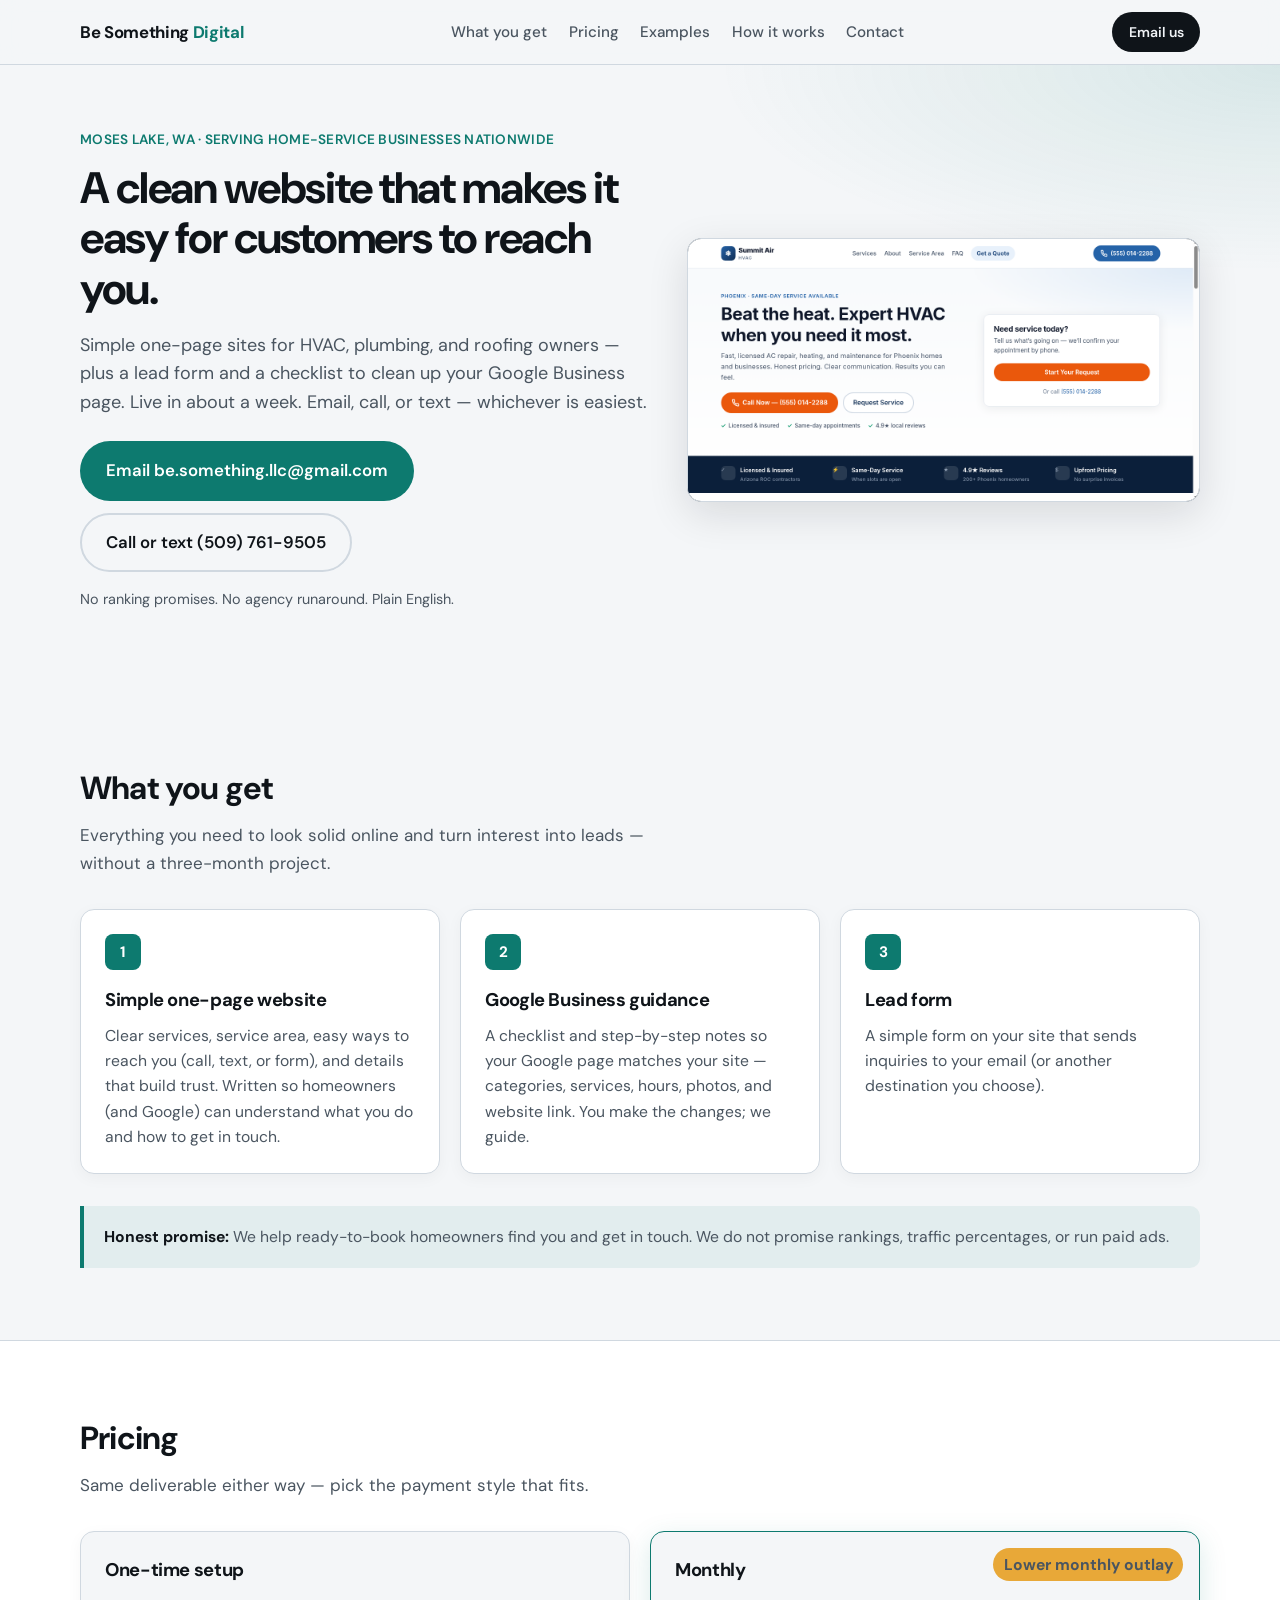
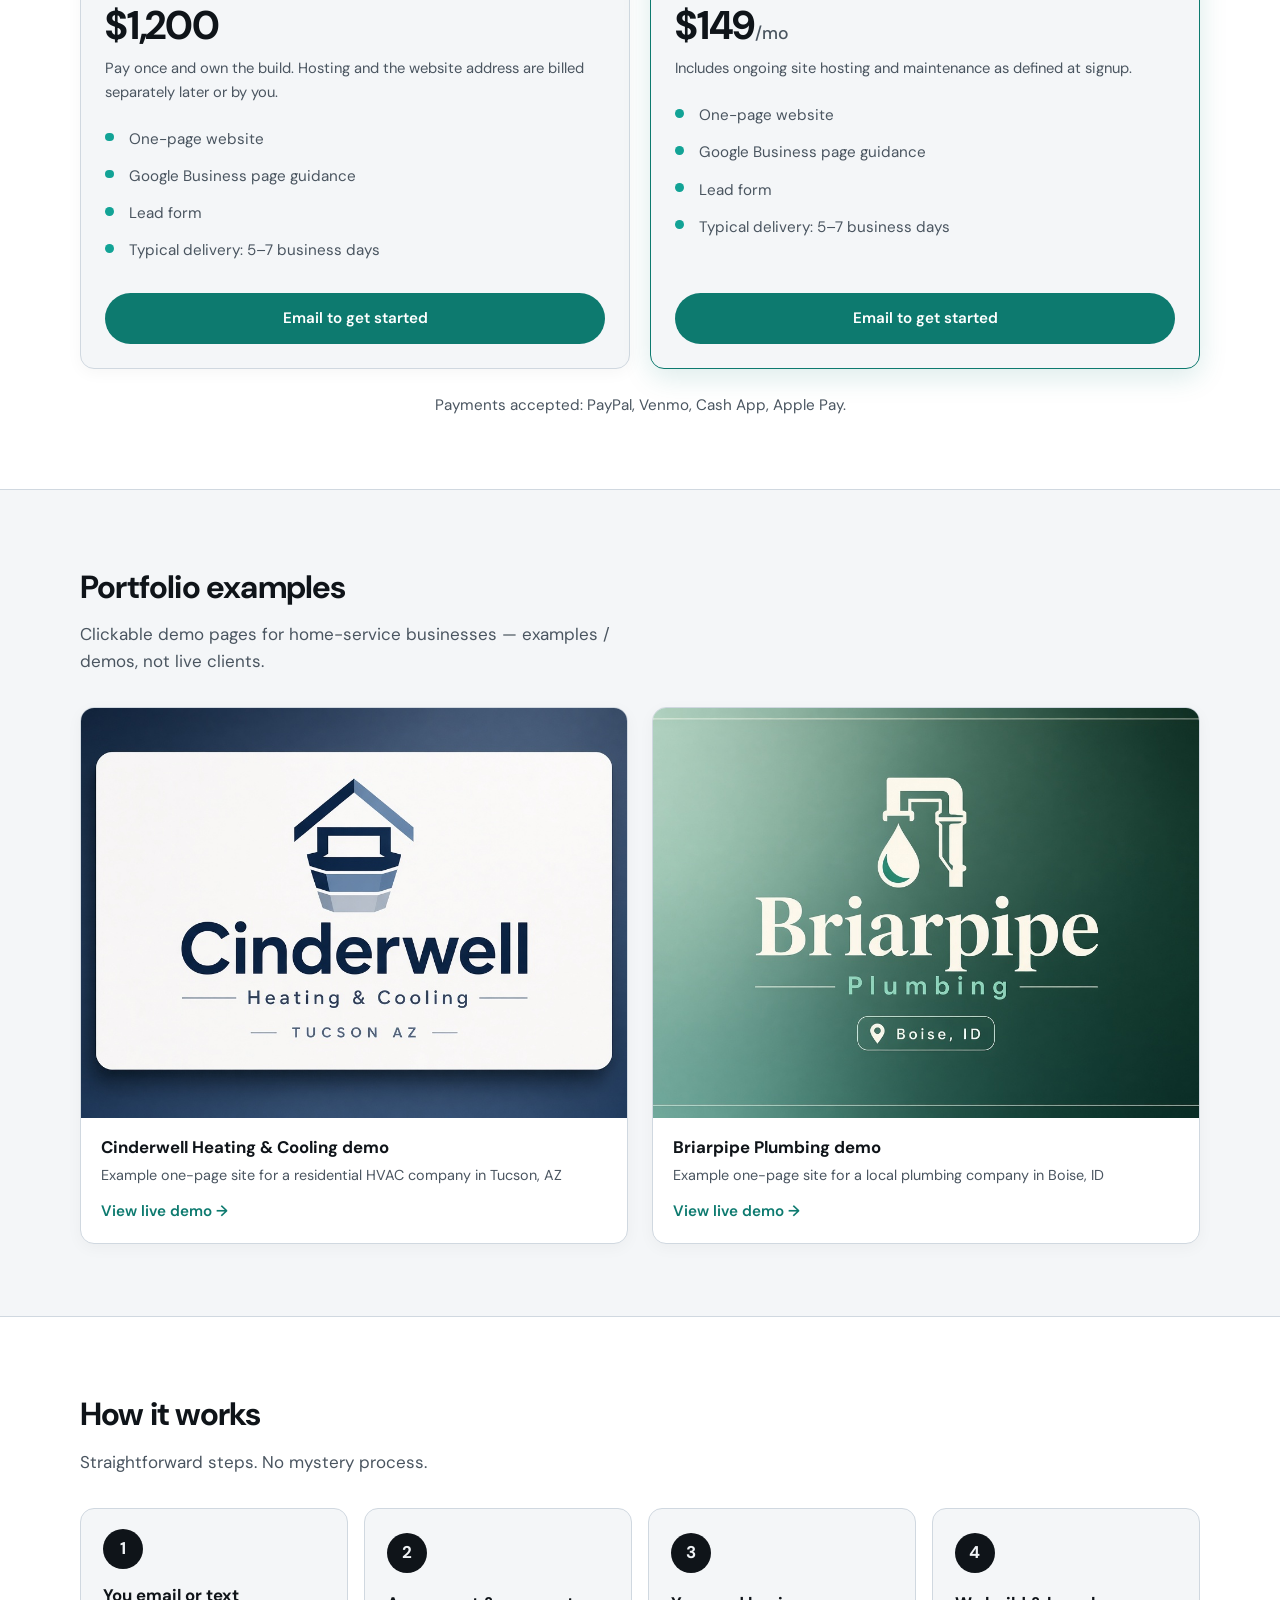
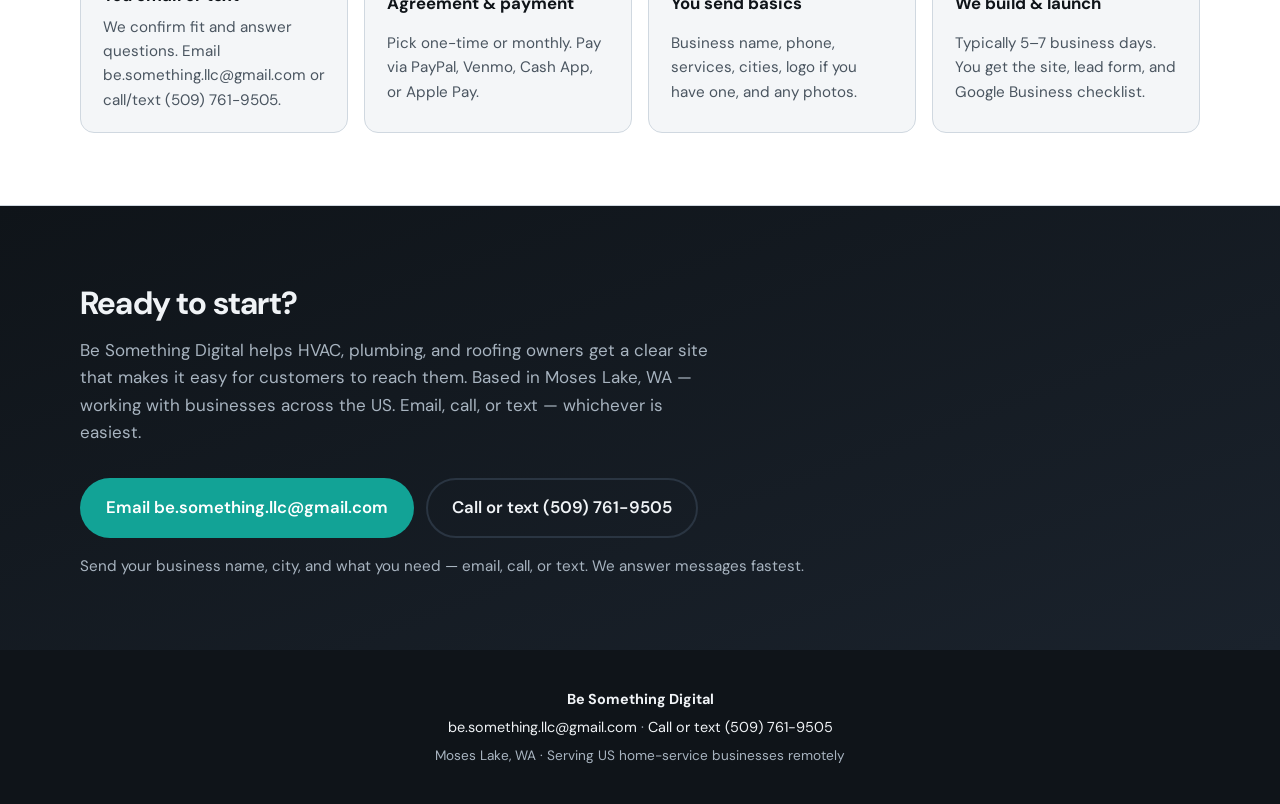
==== commit 7fba80ea: "Replace portfolio screenshots with logo-style cards" ====
--- a/index.html
+++ b/index.html
@@ -6,7 +6,7 @@
   <meta http-equiv="Cache-Control" content="no-cache" />
   <meta name="description" content="Be Something Digital builds simple one-page websites for HVAC, plumbing, and roofing businesses. Email or text to get started. Live in about a week. $1,200 once or $149/mo." />
   <title>Be Something Digital — Simple websites that get you found</title>
-  <link rel="stylesheet" href="styles.css?v=2" />
+  <link rel="stylesheet" href="styles.css?v=3" />
   <link rel="preconnect" href="https://fonts.googleapis.com" />
   <link rel="preconnect" href="https://fonts.gstatic.com" crossorigin />
   <link href="https://fonts.googleapis.com/css2?family=DM+Sans:ital,opsz,wght@0,9..40,400;0,9..40,500;0,9..40,600;0,9..40,700;1,9..40,400&display=swap" rel="stylesheet" />
@@ -154,8 +154,8 @@
         <div class="portfolio">
           <a class="portfolio-item portfolio-link" href="/demos/cinderwell/">
             <img
-              src="assets/portfolio-cinderwell.png"
-              alt="Demo example: Cinderwell Heating &amp; Cooling one-page layout"
+              src="assets/card-cinderwell.png"
+              alt="Cinderwell Heating &amp; Cooling logo card"
               width="900"
               height="600"
               loading="lazy"
@@ -168,8 +168,8 @@
           </a>
           <a class="portfolio-item portfolio-link" href="/demos/briarpipe/">
             <img
-              src="assets/portfolio-briarpipe.png"
-              alt="Demo example: Briarpipe Plumbing one-page layout"
+              src="assets/card-briarpipe.png"
+              alt="Briarpipe Plumbing logo card"
               width="900"
               height="600"
               loading="lazy"
--- a/styles.css
+++ b/styles.css
@@ -515,10 +515,10 @@
 
 .portfolio-item img {
   width: 100%;
-  aspect-ratio: 3 / 2;
+  aspect-ratio: 4 / 3;
   object-fit: cover;
-  background: var(--bg-elevated);
-  transition: opacity 0.15s;
+  object-position: center;
+  background: #0f1419;
 }
 
 a.portfolio-link:hover img {
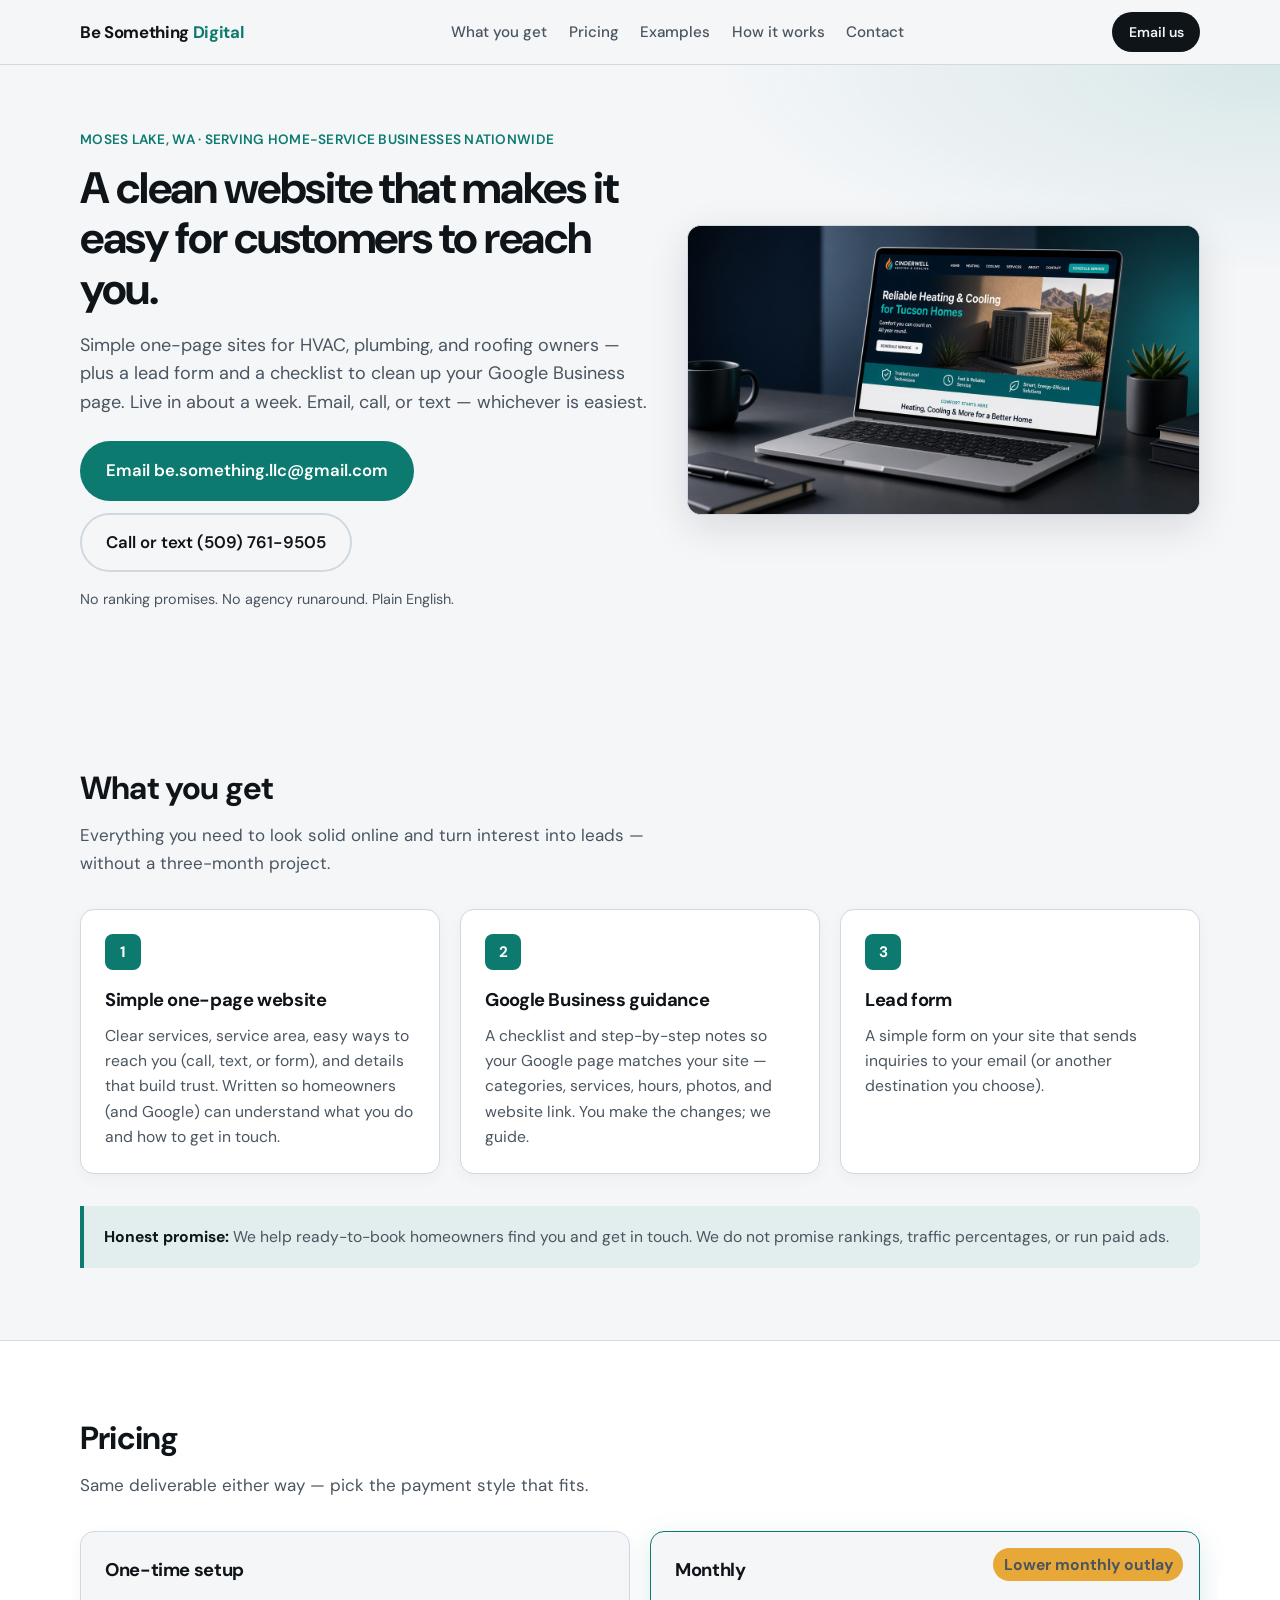
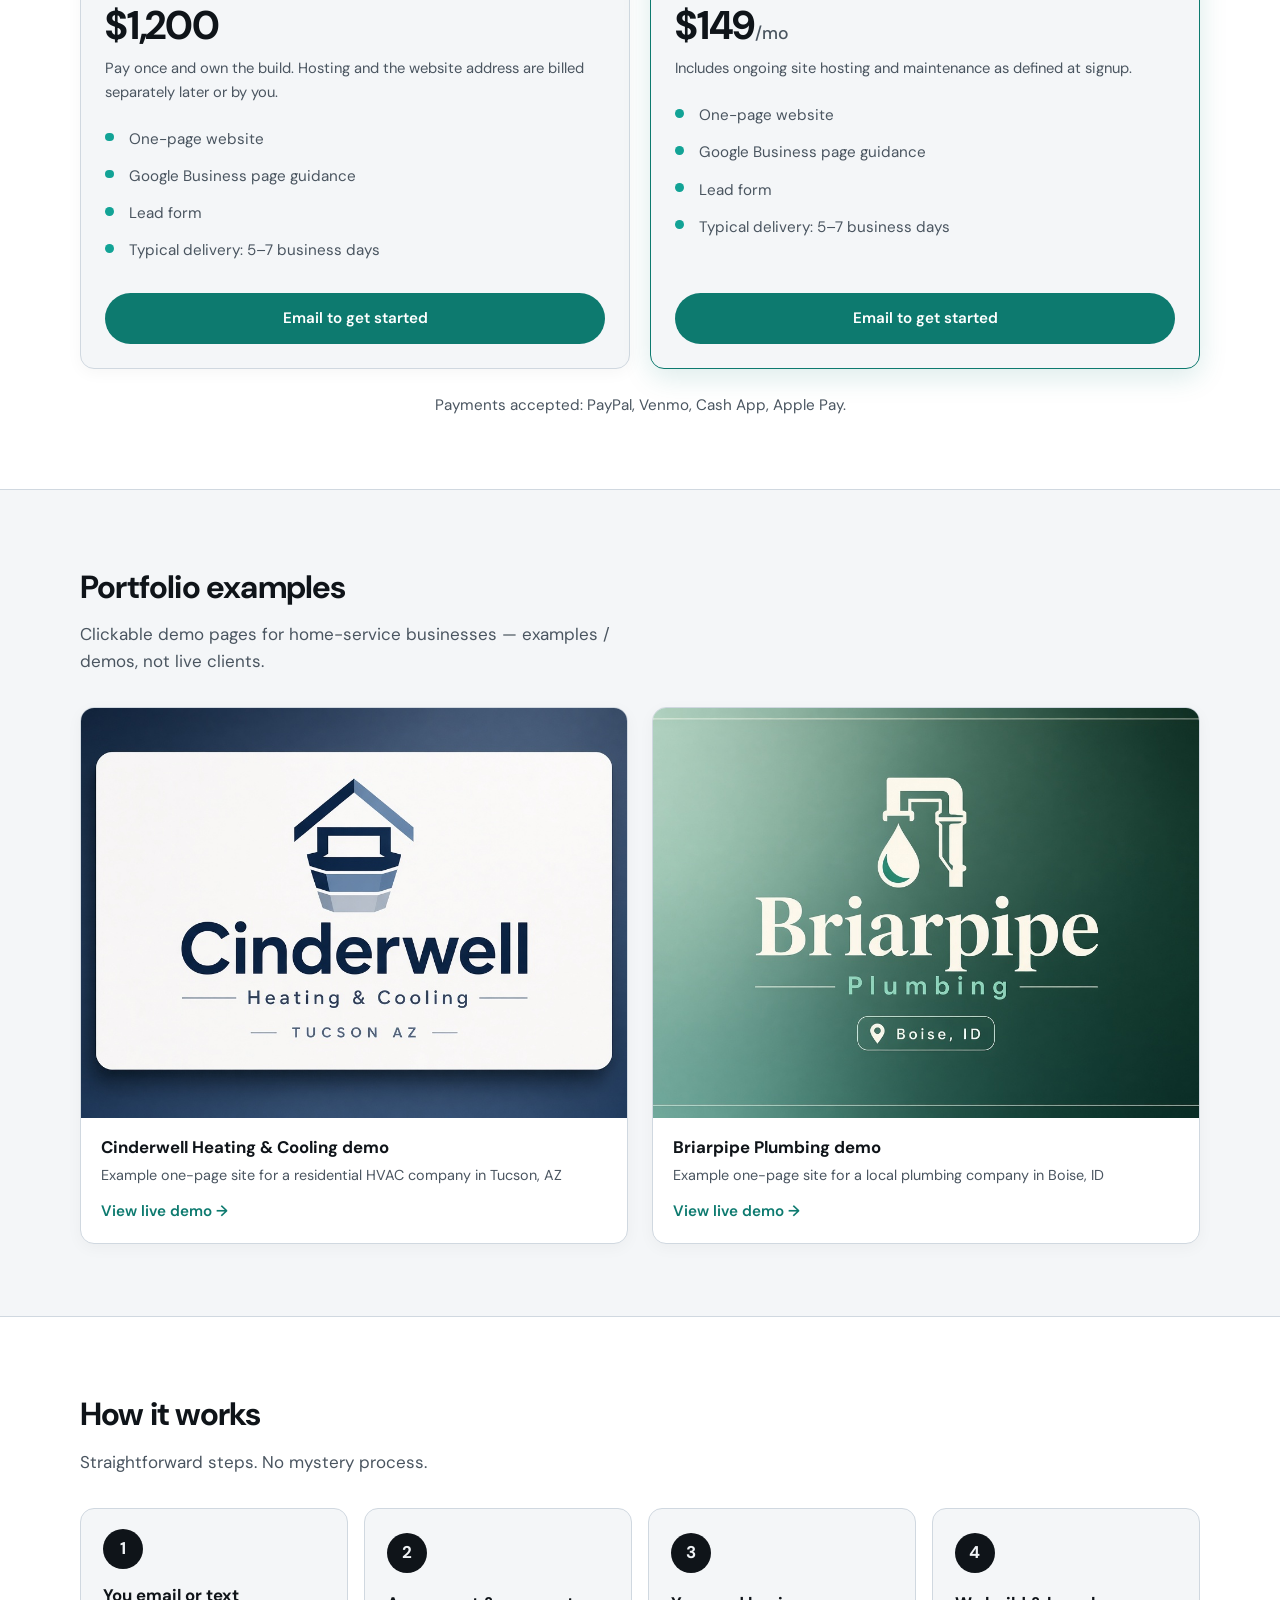
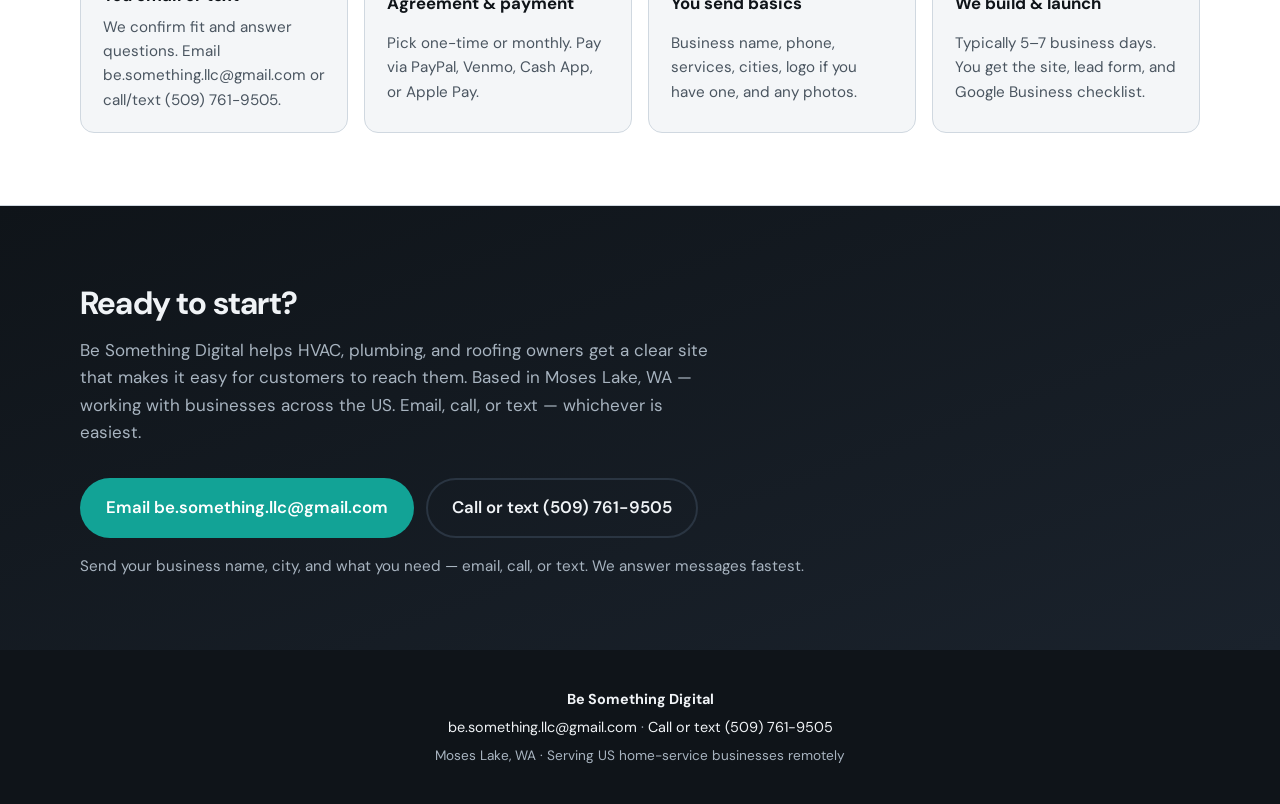
==== commit 87a38fec: "Replace Summit Air hero with Cinderwell mockup" ====
--- a/index.html
+++ b/index.html
@@ -6,7 +6,7 @@
   <meta http-equiv="Cache-Control" content="no-cache" />
   <meta name="description" content="Be Something Digital builds simple one-page websites for HVAC, plumbing, and roofing businesses. Email or text to get started. Live in about a week. $1,200 once or $149/mo." />
   <title>Be Something Digital — Simple websites that get you found</title>
-  <link rel="stylesheet" href="styles.css?v=3" />
+  <link rel="stylesheet" href="styles.css?v=4" />
   <link rel="preconnect" href="https://fonts.googleapis.com" />
   <link rel="preconnect" href="https://fonts.gstatic.com" crossorigin />
   <link href="https://fonts.googleapis.com/css2?family=DM+Sans:ital,opsz,wght@0,9..40,400;0,9..40,500;0,9..40,600;0,9..40,700;1,9..40,400&display=swap" rel="stylesheet" />
@@ -59,8 +59,8 @@
         </div>
         <div class="hero-visual">
           <img
-            src="assets/hero-desktop.png"
-            alt="Example desktop view of a home-service website layout"
+            src="assets/hero-desktop.png?v=2"
+            alt="Example laptop mockup of a Cinderwell Heating &amp; Cooling website"
             width="800"
             height="520"
             loading="eager"
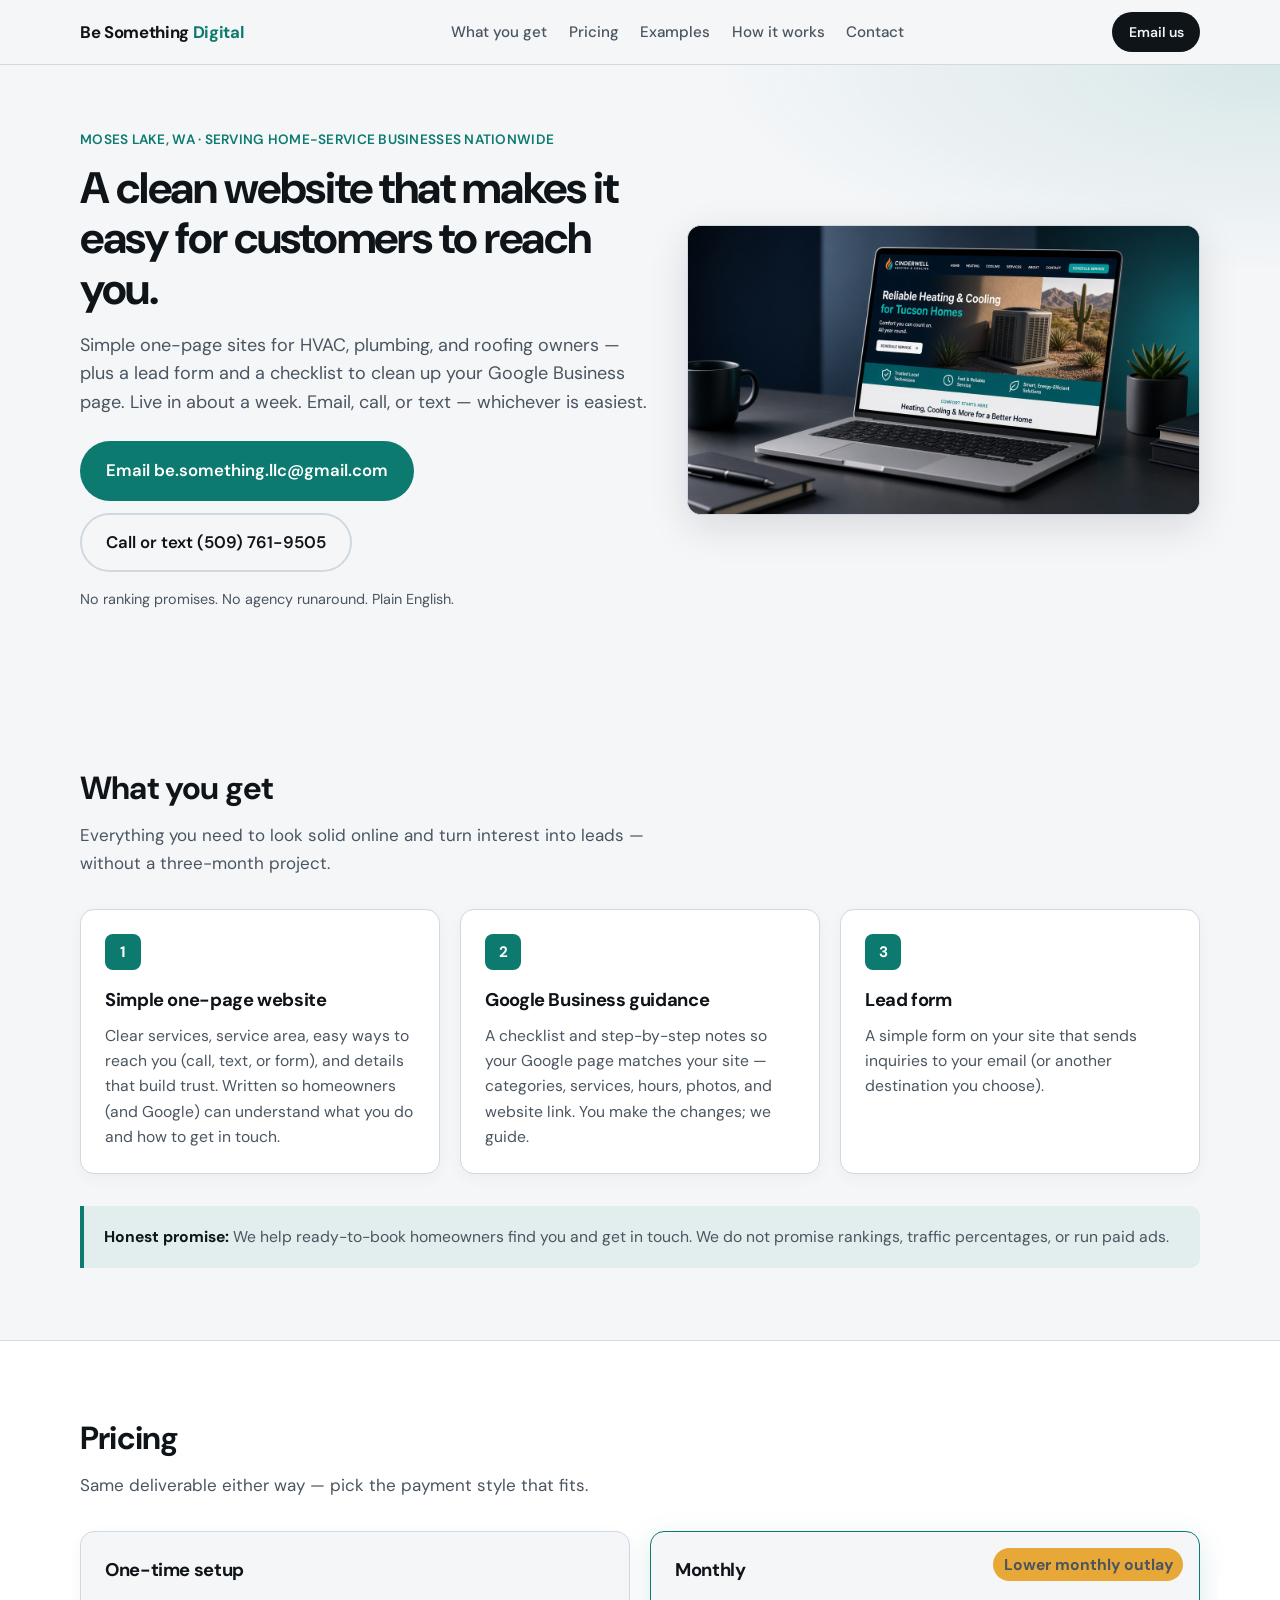
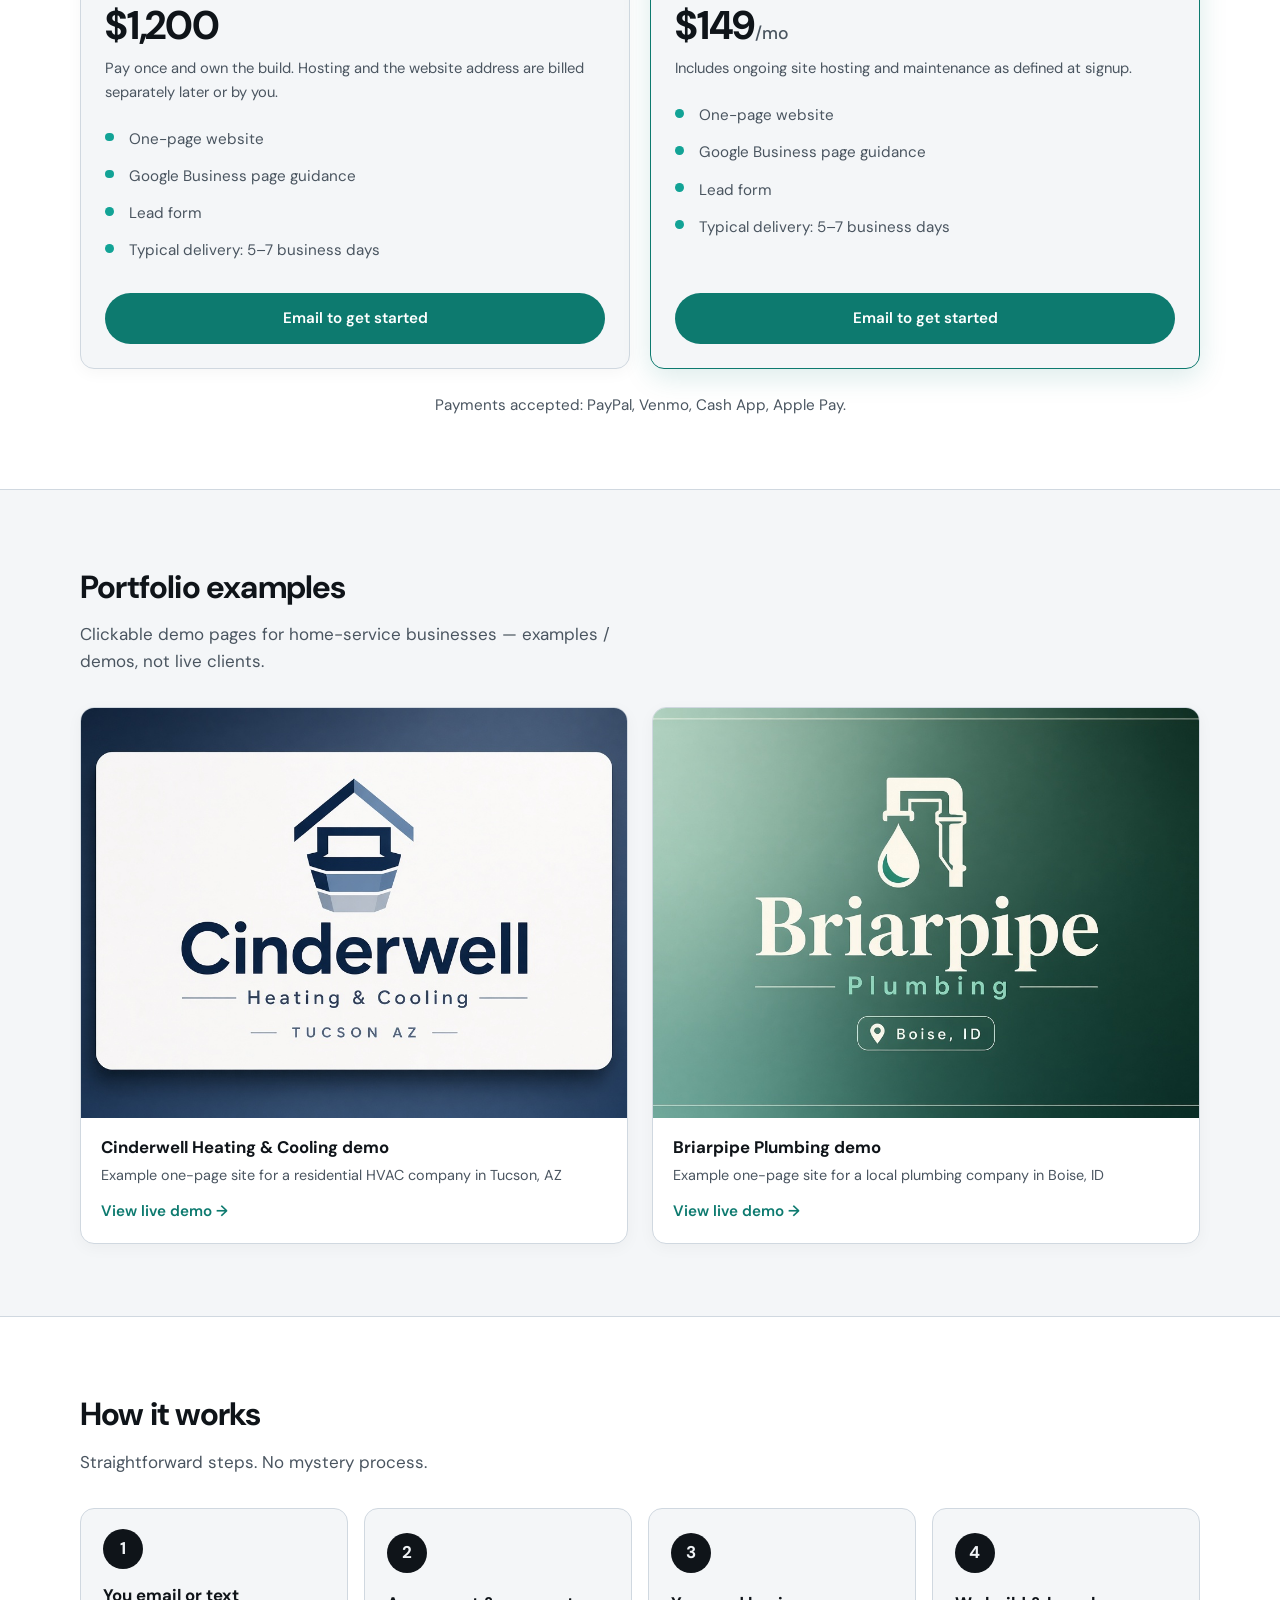
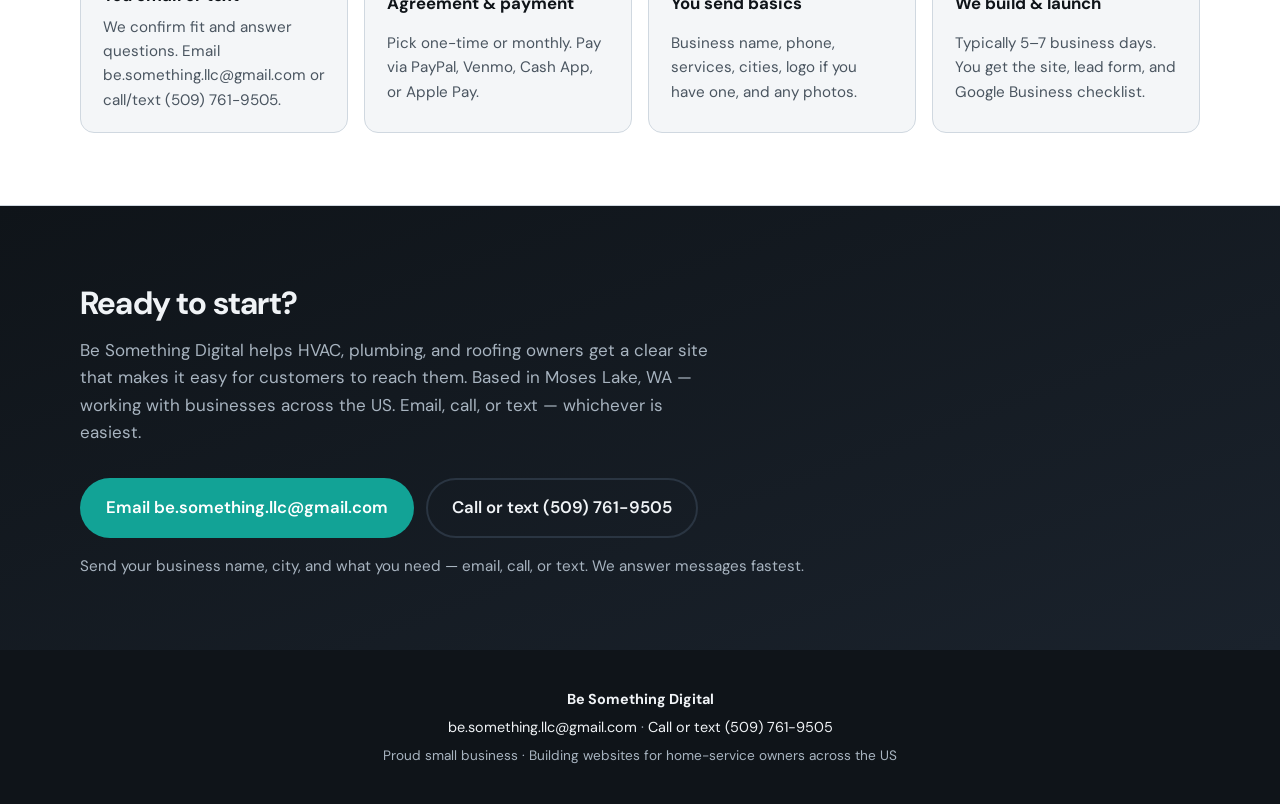
==== commit e6b2b3d2: "Update footer: proud small business instead of Moses Lake" ====
--- a/index.html
+++ b/index.html
@@ -59,7 +59,7 @@
         </div>
         <div class="hero-visual">
           <img
-            src="assets/hero-desktop.png?v=2"
+            src="assets/hero-cinderwell.png"
             alt="Example laptop mockup of a Cinderwell Heating &amp; Cooling website"
             width="800"
             height="520"
@@ -241,7 +241,7 @@
         ·
         <a href="tel:+15097619505">Call or text (509) 761-9505</a>
       </p>
-      <p class="footer-meta">Moses Lake, WA · Serving US home-service businesses remotely</p>
+      <p class="footer-meta">Proud small business · Building websites for home-service owners across the US</p>
     </div>
   </footer>
 
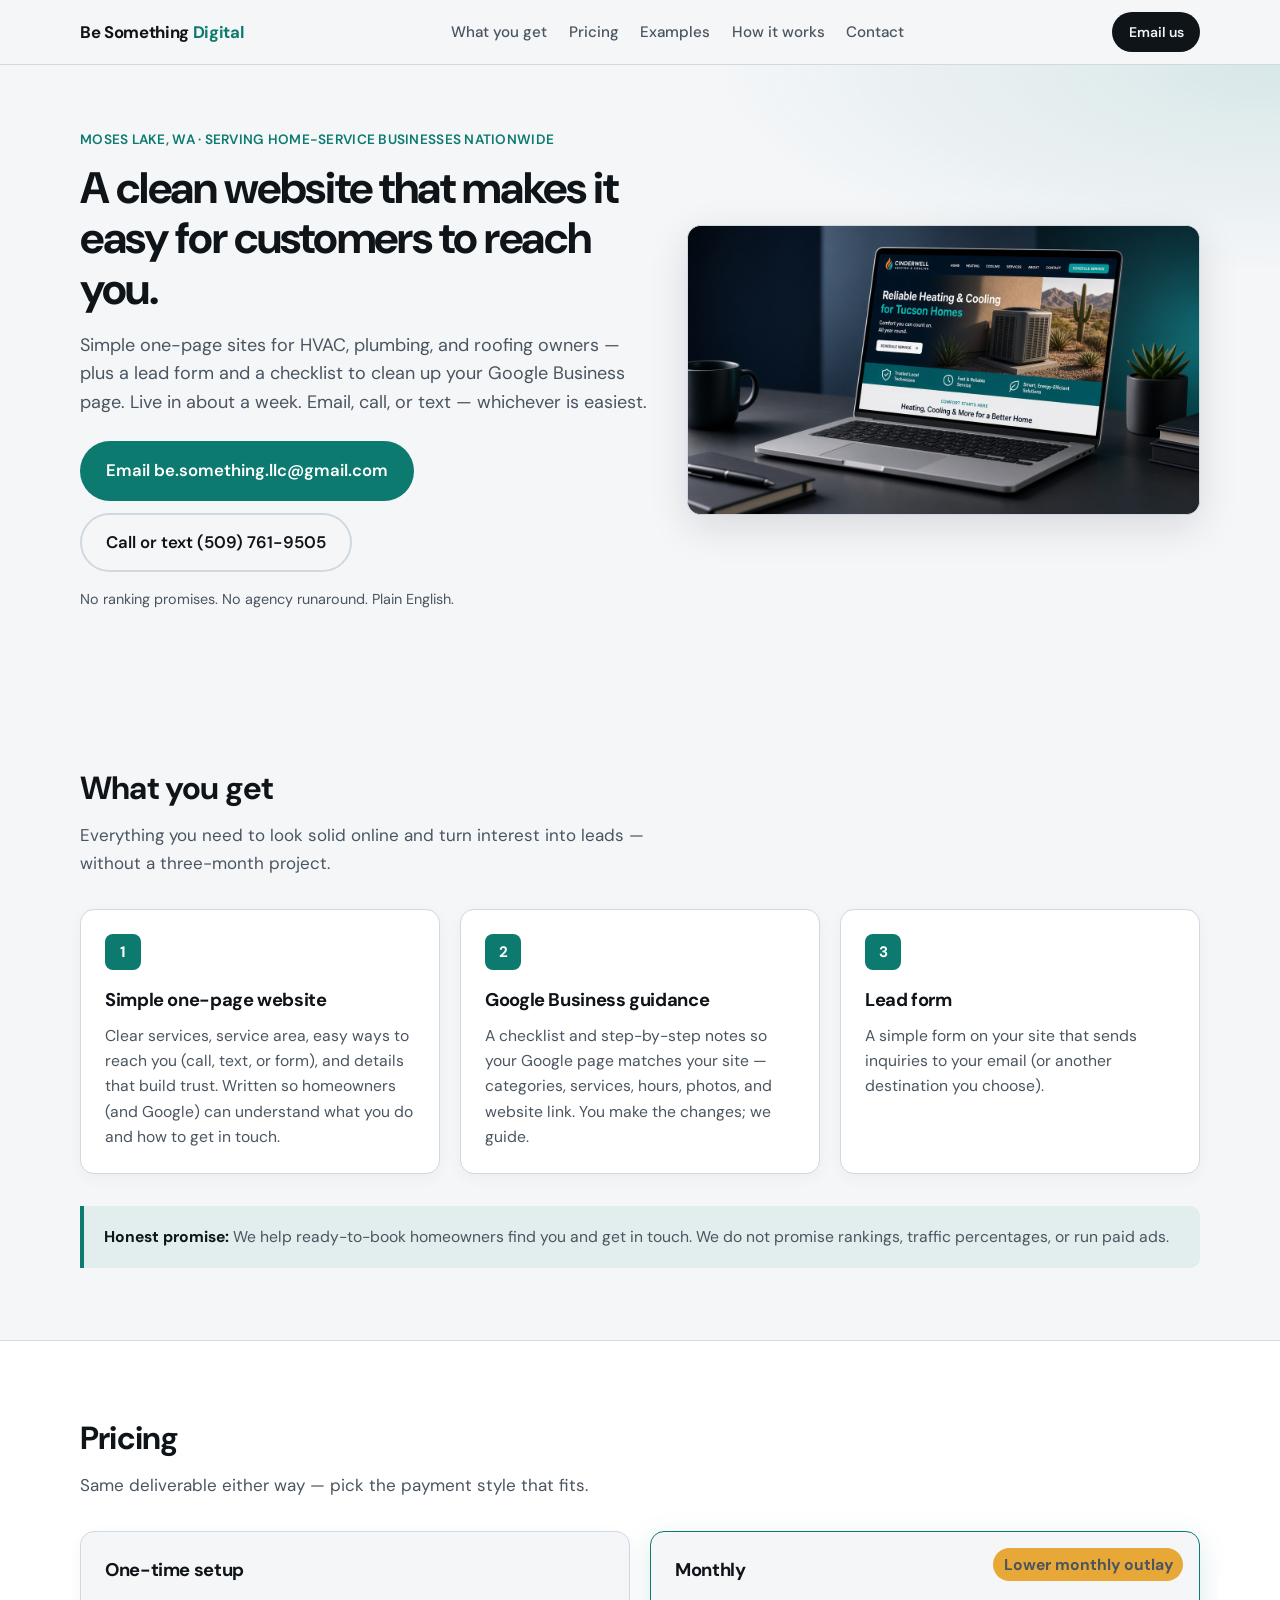
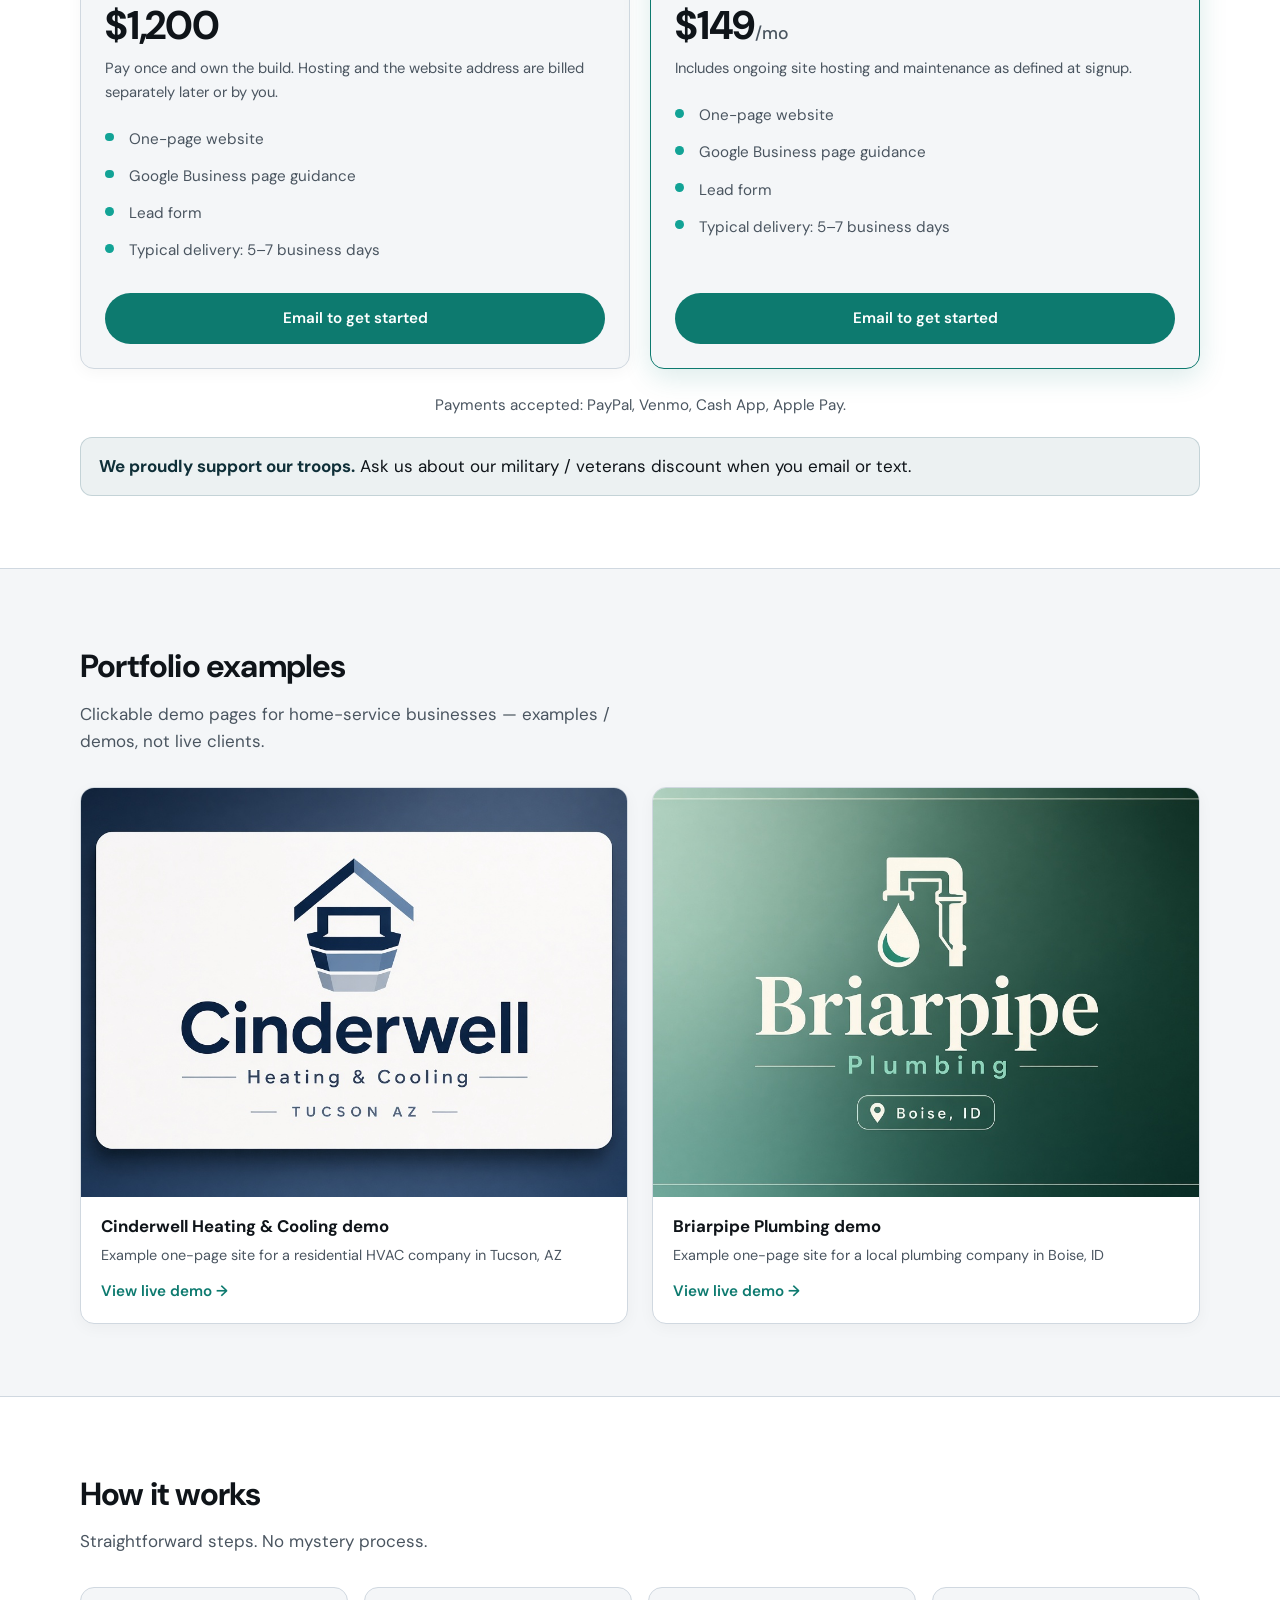
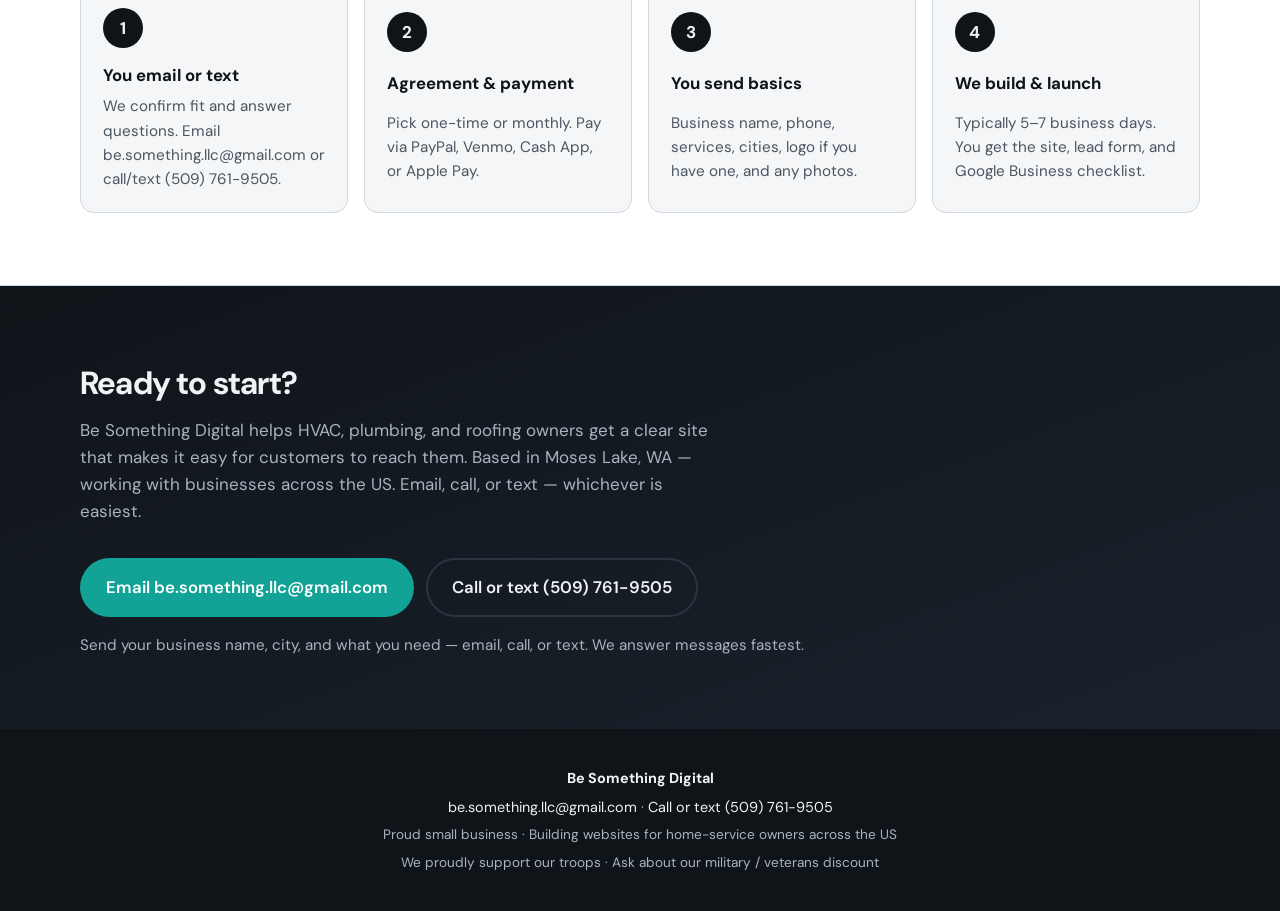
==== commit 5df68215: "Add military / veterans discount callout" ====
--- a/index.html
+++ b/index.html
@@ -142,6 +142,10 @@
           </article>
         </div>
         <p class="payments">Payments accepted: PayPal, Venmo, Cash App, Apple Pay.</p>
+        <p class="military-callout">
+          <strong>We proudly support our troops.</strong>
+          Ask us about our military / veterans discount when you email or text.
+        </p>
       </div>
     </section>
 
@@ -242,6 +246,7 @@
         <a href="tel:+15097619505">Call or text (509) 761-9505</a>
       </p>
       <p class="footer-meta">Proud small business · Building websites for home-service owners across the US</p>
+      <p class="footer-meta">We proudly support our troops · Ask about our military / veterans discount</p>
     </div>
   </footer>
 
--- a/styles.css
+++ b/styles.css
@@ -747,3 +747,17 @@
     transition: none;
   }
 }
+
+.military-callout {
+  margin: 1.25rem 0 0;
+  padding: 1rem 1.15rem;
+  border-radius: 12px;
+  background: rgba(15, 76, 92, 0.08);
+  border: 1px solid rgba(15, 76, 92, 0.18);
+  color: var(--text, #1a2b32);
+  line-height: 1.5;
+}
+.military-callout strong {
+  display: inline;
+  color: var(--ink, #0f2f38);
+}
